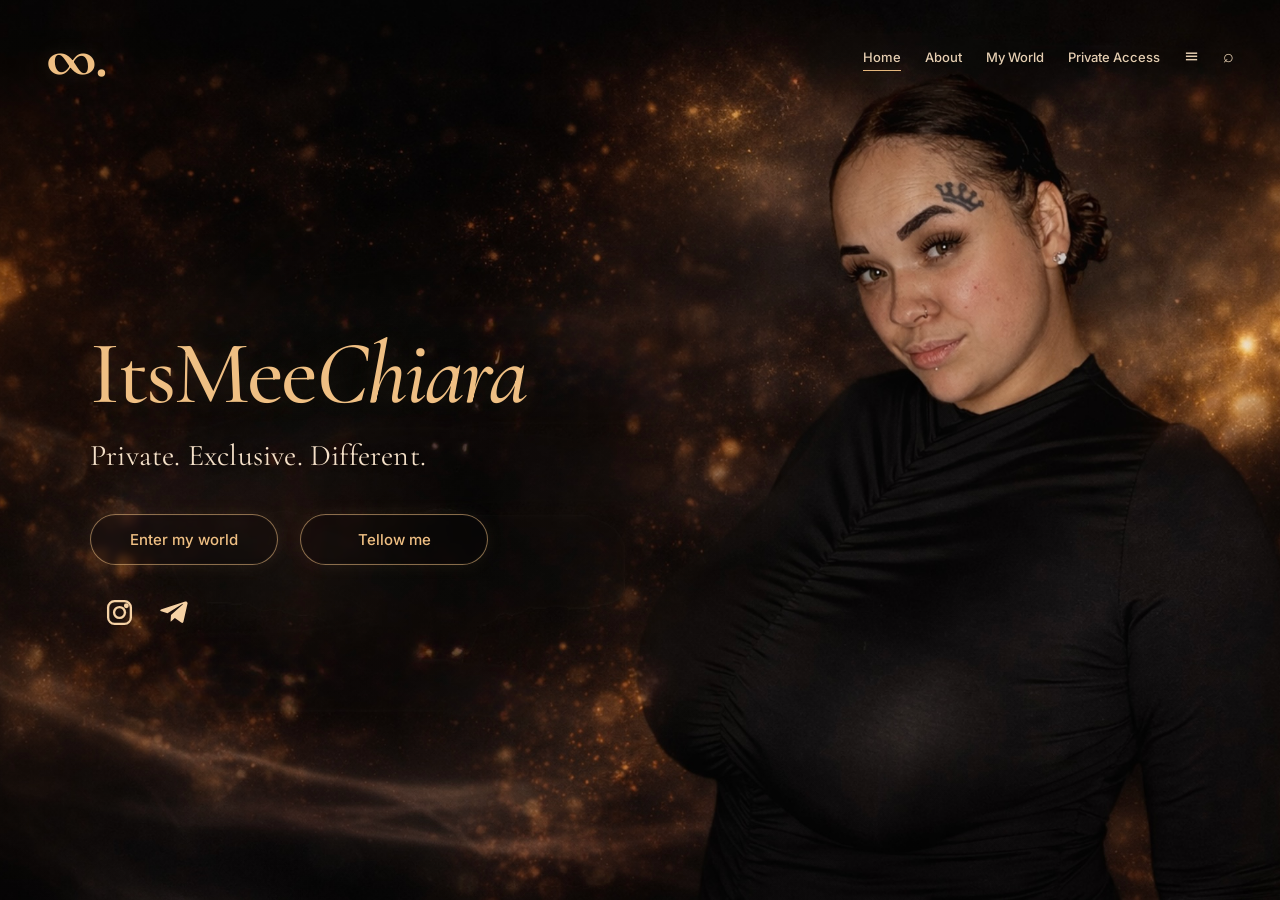
==== index.html @ d582f1fe "Update index.html" ====
<!DOCTYPE html>
<html lang="de">
<head>
  <meta charset="UTF-8" />
  <meta name="viewport" content="width=device-width, initial-scale=1.0" />
  <title>ItsMeeChiara</title>
  <link rel="preconnect" href="https://fonts.googleapis.com">
  <link rel="preconnect" href="https://fonts.gstatic.com" crossorigin>
  <link href="https://fonts.googleapis.com/css2?family=Cormorant+Garamond:wght@400;500;600;700&family=Inter:wght@300;400;500;600&display=swap" rel="stylesheet">
  <style>
    :root{
      --gold:#efbf83;
      --gold-soft:#f6d2a5;
      --line:rgba(239,191,131,.55);
      --text:#f6e3cb;
    }
    *{box-sizing:border-box}
    html,body{margin:0;padding:0;background:#000}
    body{
      font-family:Inter,system-ui,sans-serif;
      color:var(--text);
      overflow-x:hidden;
      background:#000;
    }
    .hero{
      position:relative;
      min-height:100vh;
      background:
        linear-gradient(90deg, rgba(5,4,4,.18) 0%, rgba(5,4,4,.08) 34%, rgba(5,4,4,.03) 100%),
        url("hero-background.png") 64% center / cover no-repeat;
      isolation:isolate;
    }
    .topbar{
      position:absolute;
      top:26px;
      left:0;
      right:0;
      z-index:4;
      display:flex;
      align-items:center;
      justify-content:space-between;
      padding:0 46px;
    }
    .logo{
      font-family:"Cormorant Garamond", serif;
      color:var(--gold);
      font-size:62px;
      font-weight:700;
      line-height:1;
      letter-spacing:-2px;
      text-decoration:none;
      text-shadow:0 0 20px rgba(239,191,131,.16);
    }
    .nav{
      display:flex;
      align-items:center;
      gap:24px;
      font-size:13px;
      font-weight:500;
    }
    .nav a{
      color:#f1d9bb;
      text-decoration:none;
      position:relative;
      opacity:.95;
    }
    .nav a.active::after{
      content:"";
      position:absolute;
      left:0; right:0; bottom:-6px;
      height:1px;
      background:var(--gold);
      box-shadow:0 0 12px rgba(239,191,131,.25);
    }
    .nav .icon{
      font-size:18px;
      line-height:1;
      transform:translateY(-1px);
    }
    .overlay{
      position:relative;
      z-index:2;
      min-height:100vh;
      display:flex;
      align-items:center;
      padding:120px 44px 56px;
    }
    .content{
      width:min(46vw, 640px);
      padding-left:38px;
      margin-left:8px;
    }
    h1{
      margin:0;
      font-family:"Cormorant Garamond", serif;
      font-size:clamp(66px, 7vw, 106px);
      line-height:.92;
      font-weight:500;
      letter-spacing:-2px;
      color:var(--gold);
      text-shadow:0 0 26px rgba(239,191,131,.14);
    }
    h1 .accent{
      font-style:italic;
      font-weight:500;
    }
    .tagline{
      margin-top:22px;
      font-family:"Cormorant Garamond", serif;
      font-size:clamp(28px, 2.35vw, 42px);
      color:#f4e0c8;
      letter-spacing:.2px;
      text-shadow:0 0 18px rgba(0,0,0,.18);
    }
    .buttons{
      display:flex;
      gap:22px;
      flex-wrap:wrap;
      margin-top:40px;
    }
    .btn{
      position:relative;
      min-width:188px;
      padding:15px 30px;
      border-radius:999px;
      border:1px solid var(--line);
      text-decoration:none;
      color:var(--gold);
      font-size:15px;
      font-weight:500;
      display:inline-flex;
      align-items:center;
      justify-content:center;
      background:rgba(15,10,7,.16);
      backdrop-filter:blur(3px);
      box-shadow:
        inset 0 0 0 1px rgba(255,255,255,.02),
        0 0 18px rgba(239,191,131,.08);
      overflow:hidden;
    }
    .btn::before{
      content:"";
      position:absolute;
      top:-60%;
      bottom:-60%;
      left:-130%;
      width:48%;
      transform:skewX(-28deg);
      background:linear-gradient(90deg, transparent, rgba(255,255,255,.45), transparent);
      animation:shine 4.6s infinite;
    }
    .btn:nth-child(2)::before{ animation-delay:1.15s; }
    @keyframes shine{
      0%{ left:-130%; }
      24%{ left:150%; }
      100%{ left:150%; }
    }
    .social{
      display:flex;
      align-items:center;
      gap:18px;
      margin-top:28px;
      padding-left:10px;
    }
    .social a{
      display:inline-flex;
      width:38px;
      height:38px;
      align-items:center;
      justify-content:center;
      color:var(--gold-soft);
      text-decoration:none;
      filter:drop-shadow(0 0 12px rgba(239,191,131,.12));
    }
    .social svg{
      width:31px;
      height:31px;
      display:block;
    }
    @media (max-width: 1050px){
      .overlay{align-items:flex-end;padding:120px 24px 36px}
      .content{width:min(64vw, 620px);padding-left:10px;margin-left:0}
      .topbar{padding:0 20px}
      .nav{gap:14px;font-size:12px}
      .hero{background-position: 68% center;}
    }
    @media (max-width: 720px){
      .hero{
        background-position: 72% center;
        min-height:100svh;
      }
      .topbar{
        top:14px;
        padding:0 16px;
      }
      .logo{font-size:48px}
      .nav{display:none}
      .overlay{
        min-height:100svh;
        align-items:flex-end;
        padding:92px 16px 28px;
      }
      .content{
        width:100%;
        padding-left:0;
      }
      h1{font-size:56px}
      .tagline{font-size:21px}
      .buttons{gap:14px;margin-top:28px}
      .btn{width:100%;min-width:unset}
      .social{margin-top:18px;padding-left:4px}
    }
  </style>
</head>
<body>
  <section class="hero">
    <header class="topbar">
      <a href="#" class="logo" aria-label="Logo">∞.</a>
      <nav class="nav" aria-label="Navigation">
        <a href="#" class="active">Home</a>
        <a href="#">About</a>
        <a href="#">My World</a>
        <a href="#">Private Access</a>
        <a href="#" class="icon" aria-label="Menü">≡</a>
        <a href="#" class="icon" aria-label="Suche">⌕</a>
      </nav>
    </header>

    <div class="overlay">
      <div class="content">
        <h1>ItsMee<span class="accent">Chiara</span></h1>
        <div class="tagline">Private. Exclusive. Different.</div>

        <div class="buttons">
          <a class="btn" href="#">Enter my world</a>
          <a class="btn" href="#">Tellow me</a>
        </div>

        <div class="social" aria-label="Social Media">
          <a href="#" aria-label="Instagram">
            <svg viewBox="0 0 24 24" fill="none" stroke="currentColor" stroke-width="1.8">
              <rect x="3.2" y="3.2" width="17.6" height="17.6" rx="5"></rect>
              <circle cx="12" cy="12" r="4.2"></circle>
              <circle cx="17.3" cy="6.8" r="1"></circle>
            </svg>
          </a>
          <a href="#" aria-label="Telegram">
            <svg viewBox="0 0 24 24" fill="currentColor">
              <path d="M21.4 4.6 18.2 19c-.24 1.02-.88 1.28-1.78.8l-4.92-3.63-2.37 2.28c-.26.26-.48.48-.98.48l.35-4.98 9.07-8.2c.4-.35-.08-.55-.6-.2l-11.2 7.05-4.82-1.5c-1.05-.33-1.06-1.05.22-1.55L19.53 3.5c.85-.32 1.6.2 1.87 1.1Z"/>
            </svg>
          </a>
        </div>
      </div>
    </div>
  </section>
</body>
</html>
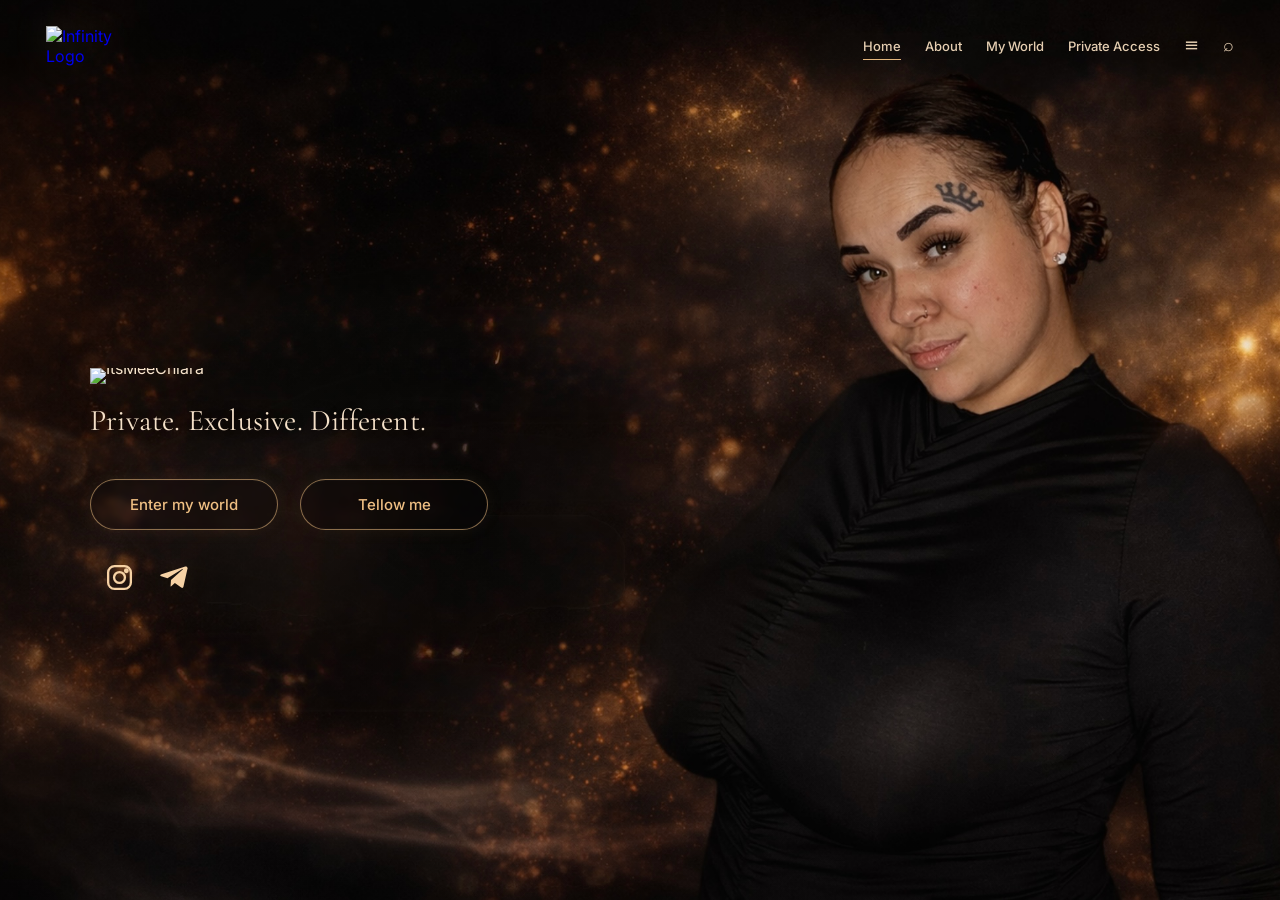
==== commit cc918d76: "Rename index_logo_replaced.html to index.html" ====
--- a/index.html
+++ b/index.html
@@ -42,14 +42,15 @@
       padding:0 46px;
     }
     .logo{
-      font-family:"Cormorant Garamond", serif;
-      color:var(--gold);
-      font-size:62px;
-      font-weight:700;
-      line-height:1;
-      letter-spacing:-2px;
-      text-decoration:none;
-      text-shadow:0 0 20px rgba(239,191,131,.16);
+      display:inline-flex;
+      align-items:center;
+      text-decoration:none;
+    }
+    .logo img{
+      width:68px;
+      height:auto;
+      display:block;
+      filter: drop-shadow(0 0 16px rgba(239,191,131,.20));
     }
     .nav{
       display:flex;
@@ -90,22 +91,19 @@
       padding-left:38px;
       margin-left:8px;
     }
-    h1{
+    .brand-title{
       margin:0;
-      font-family:"Cormorant Garamond", serif;
-      font-size:clamp(66px, 7vw, 106px);
-      line-height:.92;
-      font-weight:500;
-      letter-spacing:-2px;
-      color:var(--gold);
-      text-shadow:0 0 26px rgba(239,191,131,.14);
-    }
-    h1 .accent{
-      font-style:italic;
-      font-weight:500;
+      line-height:0;
+    }
+    .brand-title img{
+      width:min(100%, 760px);
+      max-width:100%;
+      height:auto;
+      display:block;
+      filter: drop-shadow(0 0 24px rgba(239,191,131,.10));
     }
     .tagline{
-      margin-top:22px;
+      margin-top:18px;
       font-family:"Cormorant Garamond", serif;
       font-size:clamp(28px, 2.35vw, 42px);
       color:#f4e0c8;
@@ -183,6 +181,7 @@
       .topbar{padding:0 20px}
       .nav{gap:14px;font-size:12px}
       .hero{background-position: 68% center;}
+      .brand-title img{width:min(100%, 620px);}
     }
     @media (max-width: 720px){
       .hero{
@@ -193,7 +192,7 @@
         top:14px;
         padding:0 16px;
       }
-      .logo{font-size:48px}
+      .logo img{width:54px}
       .nav{display:none}
       .overlay{
         min-height:100svh;
@@ -204,7 +203,9 @@
         width:100%;
         padding-left:0;
       }
-      h1{font-size:56px}
+      .brand-title img{
+        width:min(100%, 520px);
+      }
       .tagline{font-size:21px}
       .buttons{gap:14px;margin-top:28px}
       .btn{width:100%;min-width:unset}
@@ -215,7 +216,9 @@
 <body>
   <section class="hero">
     <header class="topbar">
-      <a href="#" class="logo" aria-label="Logo">∞.</a>
+      <a href="#" class="logo" aria-label="Logo">
+        <img src="brand-infinity-logo.png" alt="Infinity Logo">
+      </a>
       <nav class="nav" aria-label="Navigation">
         <a href="#" class="active">Home</a>
         <a href="#">About</a>
@@ -228,7 +231,9 @@
 
     <div class="overlay">
       <div class="content">
-        <h1>ItsMee<span class="accent">Chiara</span></h1>
+        <div class="brand-title">
+          <img src="brand-text-logo.png" alt="ItsMeeChiara">
+        </div>
         <div class="tagline">Private. Exclusive. Different.</div>
 
         <div class="buttons">
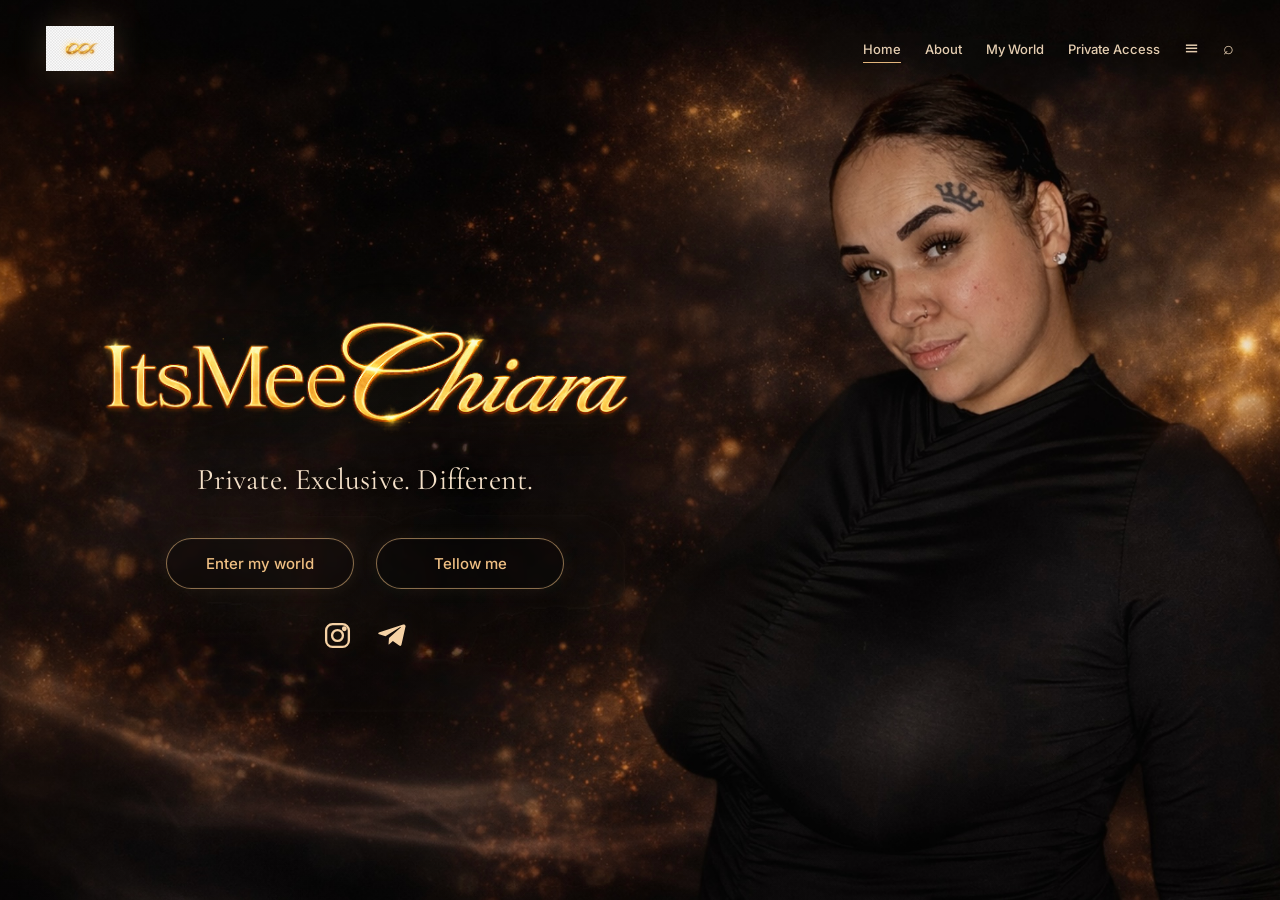
==== commit c8926e51: "Rename index_logo_fixed_centered.html to index.html" ====
--- a/index.html
+++ b/index.html
@@ -14,6 +14,7 @@
       --line:rgba(239,191,131,.55);
       --text:#f6e3cb;
     }
+
     *{box-sizing:border-box}
     html,body{margin:0;padding:0;background:#000}
     body{
@@ -22,6 +23,7 @@
       overflow-x:hidden;
       background:#000;
     }
+
     .hero{
       position:relative;
       min-height:100vh;
@@ -30,6 +32,7 @@
         url("hero-background.png") 64% center / cover no-repeat;
       isolation:isolate;
     }
+
     .topbar{
       position:absolute;
       top:26px;
@@ -41,17 +44,24 @@
       justify-content:space-between;
       padding:0 46px;
     }
+
     .logo{
       display:inline-flex;
       align-items:center;
+      justify-content:center;
       text-decoration:none;
-    }
+      line-height:0;
+    }
+
     .logo img{
       width:68px;
       height:auto;
       display:block;
-      filter: drop-shadow(0 0 16px rgba(239,191,131,.20));
-    }
+      background:transparent;
+      mix-blend-mode:darken;
+      filter: drop-shadow(0 0 16px rgba(239,191,131,.18));
+    }
+
     .nav{
       display:flex;
       align-items:center;
@@ -59,12 +69,15 @@
       font-size:13px;
       font-weight:500;
     }
+
     .nav a{
       color:#f1d9bb;
       text-decoration:none;
       position:relative;
       opacity:.95;
-    }
+      white-space:nowrap;
+    }
+
     .nav a.active::after{
       content:"";
       position:absolute;
@@ -73,11 +86,13 @@
       background:var(--gold);
       box-shadow:0 0 12px rgba(239,191,131,.25);
     }
+
     .nav .icon{
       font-size:18px;
       line-height:1;
       transform:translateY(-1px);
     }
+
     .overlay{
       position:relative;
       z-index:2;
@@ -86,22 +101,34 @@
       align-items:center;
       padding:120px 44px 56px;
     }
+
     .content{
       width:min(46vw, 640px);
       padding-left:38px;
       margin-left:8px;
-    }
+      display:flex;
+      flex-direction:column;
+      align-items:center;
+      text-align:center;
+    }
+
     .brand-title{
       margin:0;
       line-height:0;
-    }
+      width:100%;
+      display:flex;
+      justify-content:center;
+    }
+
     .brand-title img{
       width:min(100%, 760px);
       max-width:100%;
       height:auto;
       display:block;
+      margin:0 auto;
       filter: drop-shadow(0 0 24px rgba(239,191,131,.10));
     }
+
     .tagline{
       margin-top:18px;
       font-family:"Cormorant Garamond", serif;
@@ -109,13 +136,19 @@
       color:#f4e0c8;
       letter-spacing:.2px;
       text-shadow:0 0 18px rgba(0,0,0,.18);
-    }
+      width:100%;
+      text-align:center;
+    }
+
     .buttons{
       display:flex;
       gap:22px;
       flex-wrap:wrap;
       margin-top:40px;
-    }
+      justify-content:center;
+      width:100%;
+    }
+
     .btn{
       position:relative;
       min-width:188px;
@@ -136,6 +169,7 @@
         0 0 18px rgba(239,191,131,.08);
       overflow:hidden;
     }
+
     .btn::before{
       content:"";
       position:absolute;
@@ -147,19 +181,25 @@
       background:linear-gradient(90deg, transparent, rgba(255,255,255,.45), transparent);
       animation:shine 4.6s infinite;
     }
+
     .btn:nth-child(2)::before{ animation-delay:1.15s; }
+
     @keyframes shine{
       0%{ left:-130%; }
       24%{ left:150%; }
       100%{ left:150%; }
     }
+
     .social{
       display:flex;
       align-items:center;
+      justify-content:center;
       gap:18px;
       margin-top:28px;
-      padding-left:10px;
-    }
+      width:100%;
+      padding-left:0;
+    }
+
     .social a{
       display:inline-flex;
       width:38px;
@@ -170,46 +210,56 @@
       text-decoration:none;
       filter:drop-shadow(0 0 12px rgba(239,191,131,.12));
     }
+
     .social svg{
       width:31px;
       height:31px;
       display:block;
     }
+
     @media (max-width: 1050px){
       .overlay{align-items:flex-end;padding:120px 24px 36px}
       .content{width:min(64vw, 620px);padding-left:10px;margin-left:0}
       .topbar{padding:0 20px}
       .nav{gap:14px;font-size:12px}
-      .hero{background-position: 68% center;}
+      .hero{background-position:68% center;}
       .brand-title img{width:min(100%, 620px);}
     }
+
     @media (max-width: 720px){
       .hero{
-        background-position: 72% center;
+        background-position:72% center;
         min-height:100svh;
       }
+
       .topbar{
         top:14px;
         padding:0 16px;
       }
+
       .logo img{width:54px}
       .nav{display:none}
+
       .overlay{
         min-height:100svh;
         align-items:flex-end;
         padding:92px 16px 28px;
       }
+
       .content{
         width:100%;
         padding-left:0;
-      }
+        margin-left:0;
+      }
+
       .brand-title img{
         width:min(100%, 520px);
       }
+
       .tagline{font-size:21px}
       .buttons{gap:14px;margin-top:28px}
       .btn{width:100%;min-width:unset}
-      .social{margin-top:18px;padding-left:4px}
+      .social{margin-top:18px}
     }
   </style>
 </head>
@@ -234,6 +284,7 @@
         <div class="brand-title">
           <img src="brand-text-logo.png" alt="ItsMeeChiara">
         </div>
+
         <div class="tagline">Private. Exclusive. Different.</div>
 
         <div class="buttons">
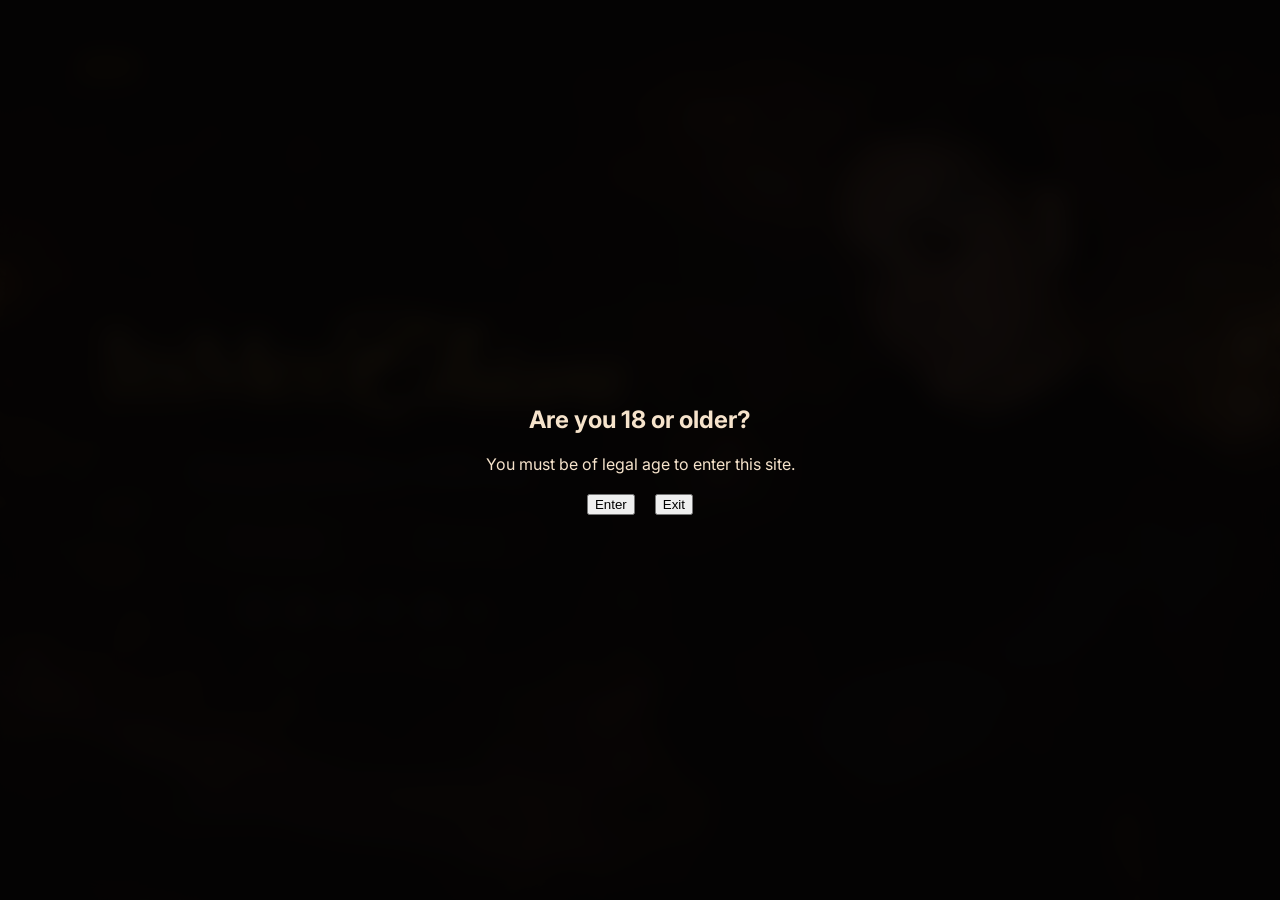
==== commit a6b054d4: "Add files via upload" ====
--- a/index.html
+++ b/index.html
@@ -1,269 +1,466 @@
 <!DOCTYPE html>
 <html lang="de">
+
 <head>
   <meta charset="UTF-8" />
   <meta name="viewport" content="width=device-width, initial-scale=1.0" />
   <title>ItsMeeChiara</title>
   <link rel="preconnect" href="https://fonts.googleapis.com">
   <link rel="preconnect" href="https://fonts.gstatic.com" crossorigin>
-  <link href="https://fonts.googleapis.com/css2?family=Cormorant+Garamond:wght@400;500;600;700&family=Inter:wght@300;400;500;600&display=swap" rel="stylesheet">
+  <link
+    href="https://fonts.googleapis.com/css2?family=Cormorant+Garamond:wght@400;500;600;700&family=Inter:wght@300;400;500;600&display=swap"
+    rel="stylesheet">
   <style>
-    :root{
-      --gold:#efbf83;
-      --gold-soft:#f6d2a5;
-      --line:rgba(239,191,131,.55);
-      --text:#f6e3cb;
-    }
-
-    *{box-sizing:border-box}
-    html,body{margin:0;padding:0;background:#000}
-    body{
-      font-family:Inter,system-ui,sans-serif;
-      color:var(--text);
-      overflow-x:hidden;
-      background:#000;
-    }
-
-    .hero{
-      position:relative;
-      min-height:100vh;
+    :root {
+      --gold: #efbf83;
+      --gold-soft: #f6d2a5;
+      --line: rgba(239, 191, 131, .55);
+      --text: #f6e3cb;
+    }
+
+    * {
+      box-sizing: border-box
+    }
+
+    html,
+    body {
+      margin: 0;
+      padding: 0;
+      background: #000
+    }
+
+    body {
+      font-family: Inter, system-ui, sans-serif;
+      color: var(--text);
+      overflow-x: hidden;
+      background: #000;
+    }
+
+    .hero {
+      position: relative;
+      min-height: 100vh;
       background:
-        linear-gradient(90deg, rgba(5,4,4,.18) 0%, rgba(5,4,4,.08) 34%, rgba(5,4,4,.03) 100%),
+        linear-gradient(90deg, rgba(5, 4, 4, .18) 0%, rgba(5, 4, 4, .08) 34%, rgba(5, 4, 4, .03) 100%),
         url("hero-background.png") 64% center / cover no-repeat;
-      isolation:isolate;
-    }
-
-    .topbar{
-      position:absolute;
-      top:26px;
-      left:0;
-      right:0;
-      z-index:4;
-      display:flex;
-      align-items:center;
-      justify-content:space-between;
-      padding:0 46px;
-    }
-
-    .logo{
-      display:inline-flex;
-      align-items:center;
-      justify-content:center;
-      text-decoration:none;
-      line-height:0;
-    }
-
-    .logo img{
-      width:68px;
-      height:auto;
-      display:block;
-      background:transparent;
-      mix-blend-mode:darken;
-      filter: drop-shadow(0 0 16px rgba(239,191,131,.18));
-    }
-
-    .nav{
-      display:flex;
-      align-items:center;
-      gap:24px;
-      font-size:13px;
-      font-weight:500;
-    }
-
-    .nav a{
-      color:#f1d9bb;
-      text-decoration:none;
-      position:relative;
-      opacity:.95;
-      white-space:nowrap;
-    }
-
-    .nav a.active::after{
-      content:"";
-      position:absolute;
-      left:0; right:0; bottom:-6px;
-      height:1px;
-      background:var(--gold);
-      box-shadow:0 0 12px rgba(239,191,131,.25);
-    }
-
-    .nav .icon{
-      font-size:18px;
-      line-height:1;
-      transform:translateY(-1px);
-    }
-
-    .overlay{
-      position:relative;
-      z-index:2;
-      min-height:100vh;
-      display:flex;
-      align-items:center;
-      padding:120px 44px 56px;
-    }
-
-    .content{
-      width:min(46vw, 640px);
-      padding-left:38px;
-      margin-left:8px;
-      display:flex;
-      flex-direction:column;
-      align-items:center;
-      text-align:center;
-    }
-
-    .brand-title{
-      margin:0;
-      line-height:0;
-      width:100%;
-      display:flex;
-      justify-content:center;
-    }
-
-    .brand-title img{
-      width:min(100%, 760px);
-      max-width:100%;
-      height:auto;
-      display:block;
-      margin:0 auto;
-      filter: drop-shadow(0 0 24px rgba(239,191,131,.10));
-    }
-
-    .tagline{
-      margin-top:18px;
-      font-family:"Cormorant Garamond", serif;
-      font-size:clamp(28px, 2.35vw, 42px);
-      color:#f4e0c8;
-      letter-spacing:.2px;
-      text-shadow:0 0 18px rgba(0,0,0,.18);
-      width:100%;
-      text-align:center;
-    }
-
-    .buttons{
-      display:flex;
-      gap:22px;
-      flex-wrap:wrap;
-      margin-top:40px;
-      justify-content:center;
-      width:100%;
-    }
-
-    .btn{
-      position:relative;
-      min-width:188px;
-      padding:15px 30px;
-      border-radius:999px;
-      border:1px solid var(--line);
-      text-decoration:none;
-      color:var(--gold);
-      font-size:15px;
-      font-weight:500;
-      display:inline-flex;
-      align-items:center;
-      justify-content:center;
-      background:rgba(15,10,7,.16);
-      backdrop-filter:blur(3px);
+      isolation: isolate;
+    }
+
+    .topbar {
+      position: absolute;
+      top: 26px;
+      left: 0;
+      right: 0;
+      z-index: 4;
+      display: flex;
+      align-items: center;
+      justify-content: space-between;
+      padding: 0 46px;
+    }
+
+    .logo {
+      display: inline-flex;
+      align-items: center;
+      justify-content: center;
+      text-decoration: none;
+      line-height: 0;
+    }
+
+    .logo img {
+      width: 128px;
+      height: auto;
+      display: block;
+      background: transparent;
+      mix-blend-mode: darken;
+      filter: drop-shadow(0 0 16px rgba(239, 191, 131, .18));
+    }
+
+    .nav {
+      display: flex;
+      align-items: center;
+      gap: 24px;
+      font-size: 13px;
+      font-weight: 500;
+    }
+
+    .nav a {
+      color: #f1d9bb;
+      text-decoration: none;
+      position: relative;
+      opacity: 0.75;
+      white-space: nowrap;
+      transition: all 0.3s ease;
+    }
+
+    .nav a:hover {
+      opacity: 1;
+      transform: translateY(-1px);
+    }
+
+    /* Aktiver Link bleibt wie er ist, nur minimal schöner */
+    .nav a.active::after {
+      content: "";
+      position: absolute;
+      left: 0;
+      right: 0;
+      bottom: -6px;
+      height: 1px;
+      background: var(--gold);
+      box-shadow: 0 0 12px rgba(239, 191, 131, 0.4);
+    }
+
+    .nav a.active::after {
+      content: "";
+      position: absolute;
+      left: 0;
+      right: 0;
+      bottom: -6px;
+      height: 1px;
+      background: var(--gold);
+      box-shadow: 0 0 12px rgba(239, 191, 131, .25);
+    }
+
+    .nav .icon {
+      font-size: 18px;
+      line-height: 1;
+      transform: translateY(-1px);
+    }
+
+    .overlay {
+      position: relative;
+      z-index: 2;
+      min-height: 100vh;
+      display: flex;
+      align-items: center;
+      padding: 120px 44px 56px;
+    }
+
+    .content {
+      width: min(46vw, 640px);
+      padding-left: 38px;
+      margin-left: 8px;
+      display: flex;
+      flex-direction: column;
+      align-items: center;
+      text-align: center;
+    }
+
+    .brand-title {
+      margin: 0;
+      line-height: 0;
+      width: 100%;
+      display: flex;
+      justify-content: center;
+    }
+
+    .brand-title img {
+      width: min(100%, 760px);
+      max-width: 100%;
+      height: auto;
+      display: block;
+      margin: 0 auto;
+      filter: drop-shadow(0 0 24px rgba(239, 191, 131, .10));
+    }
+
+    .tagline {
+      margin-top: 20px;
+      margin-bottom: 28px;
+      font-family: "Cormorant Garamond", serif;
+      font-size: clamp(28px, 2.35vw, 42px);
+      color: #f4e0c8;
+      letter-spacing: .2px;
+      text-shadow: 0 0 18px rgba(0, 0, 0, .18);
+      width: 100%;
+      text-align: center;
+    }
+
+    .buttons {
+      display: flex;
+      gap: 22px;
+      flex-wrap: wrap;
+      margin-top: 0px;
+      margin-bottom: 32px;
+      justify-content: center;
+      width: 100%;
+    }
+
+    .btn {
+      padding: 14px 32px;
+      border-radius: 999px;
+      border: 1px solid rgba(239, 191, 131, 0.6);
+      color: #efbf83;
+      font-size: 14px;
+      font-weight: 500;
+      text-decoration: none;
+
+      background: rgba(15, 10, 7, 0.25);
+      backdrop-filter: blur(6px);
+
+      position: relative;
+      overflow: hidden;
+
       box-shadow:
-        inset 0 0 0 1px rgba(255,255,255,.02),
-        0 0 18px rgba(239,191,131,.08);
-      overflow:hidden;
-    }
-
-    .btn::before{
-      content:"";
-      position:absolute;
-      top:-60%;
-      bottom:-60%;
-      left:-130%;
-      width:48%;
-      transform:skewX(-28deg);
-      background:linear-gradient(90deg, transparent, rgba(255,255,255,.45), transparent);
-      animation:shine 4.6s infinite;
-    }
-
-    .btn:nth-child(2)::before{ animation-delay:1.15s; }
-
-    @keyframes shine{
-      0%{ left:-130%; }
-      24%{ left:150%; }
-      100%{ left:150%; }
-    }
-
-    .social{
-      display:flex;
-      align-items:center;
-      justify-content:center;
-      gap:18px;
-      margin-top:28px;
-      width:100%;
-      padding-left:0;
-    }
-
-    .social a{
-      display:inline-flex;
-      width:38px;
-      height:38px;
-      align-items:center;
-      justify-content:center;
-      color:var(--gold-soft);
-      text-decoration:none;
-      filter:drop-shadow(0 0 12px rgba(239,191,131,.12));
-    }
-
-    .social svg{
-      width:31px;
-      height:31px;
-      display:block;
-    }
-
-    @media (max-width: 1050px){
-      .overlay{align-items:flex-end;padding:120px 24px 36px}
-      .content{width:min(64vw, 620px);padding-left:10px;margin-left:0}
-      .topbar{padding:0 20px}
-      .nav{gap:14px;font-size:12px}
-      .hero{background-position:68% center;}
-      .brand-title img{width:min(100%, 620px);}
-    }
-
-    @media (max-width: 720px){
-      .hero{
-        background-position:72% center;
-        min-height:100svh;
-      }
-
-      .topbar{
-        top:14px;
-        padding:0 16px;
-      }
-
-      .logo img{width:54px}
-      .nav{display:none}
-
-      .overlay{
-        min-height:100svh;
-        align-items:flex-end;
-        padding:92px 16px 28px;
-      }
-
-      .content{
-        width:100%;
-        padding-left:0;
-        margin-left:0;
-      }
-
-      .brand-title img{
-        width:min(100%, 520px);
-      }
-
-      .tagline{font-size:21px}
-      .buttons{gap:14px;margin-top:28px}
-      .btn{width:100%;min-width:unset}
-      .social{margin-top:18px}
+        0 0 12px rgba(239, 191, 131, 0.15),
+        inset 0 0 8px rgba(239, 191, 131, 0.05);
+
+      transition: all 0.3s ease;
+    }
+
+    /* Hover = Premium Glow */
+    .btn:hover {
+      color: #ffdca8;
+      border-color: rgba(255, 220, 168, 0.9);
+
+      box-shadow:
+        0 0 25px rgba(239, 191, 131, 0.35),
+        0 0 60px rgba(239, 191, 131, 0.15);
+
+      transform: translateY(-2px) scale(1.03);
+    }
+
+    /* Soft moving glow inside */
+    .btn::before {
+      content: "";
+      position: absolute;
+      top: 0;
+      left: -120%;
+      width: 120%;
+      height: 100%;
+
+      background: linear-gradient(120deg,
+          transparent,
+          rgba(255, 255, 255, 0.25),
+          transparent);
+
+      transition: 0.6s;
+    }
+
+    .btn:hover::before {
+      left: 120%;
+    }
+
+    @keyframes glowPulse {
+      0% {
+        box-shadow: 0 0 10px rgba(239, 191, 131, 0.15);
+      }
+
+      50% {
+        box-shadow:
+          0 0 40px rgba(239, 191, 131, 0.45),
+          0 0 80px rgba(239, 191, 131, 0.2);
+      }
+
+      100% {
+        box-shadow: 0 0 10px rgba(239, 191, 131, 0.15);
+      }
+    }
+
+    .btn {
+      animation: glowPulse 8s ease-in-out infinite;
+    }
+
+    .social {
+      display: flex;
+      align-items: center;
+      justify-content: center;
+      gap: 14px;
+      margin-top: 0px;
+      width: 100%;
+      padding-left: 0;
+    }
+
+    .social a {
+      display: inline-flex;
+      width: 30px;
+      height: 30px;
+      align-items: center;
+      justify-content: center;
+      color: rgba(255, 232, 205, 0.82);
+      text-decoration: none;
+      opacity: 0.82;
+      filter: drop-shadow(0 0 7px rgba(239, 191, 131, 0.18));
+      transition: opacity 0.3s ease, transform 0.3s ease, filter 0.3s ease;
+    }
+
+    .social svg {
+      width: 25px;
+      height: 25px;
+      display: block;
+    }
+
+    .social a:hover {
+      opacity: 1;
+      transform: translateY(-2px) scale(1.08);
+      filter: drop-shadow(0 0 9px rgba(239, 191, 131, 0.65));
+    }
+
+
+    .footer {
+      margin-top: 24px;
+      width: 100%;
+      display: flex;
+      justify-content: center;
+    }
+
+    .footer-links {
+      display: flex;
+      justify-content: center;
+      gap: 16px;
+      flex-wrap: wrap;
+    }
+
+    .footer-links a {
+      color: #f1d9bb;
+      text-decoration: none;
+      font-size: 11px;
+      font-weight: 500;
+      opacity: 0.55;
+      white-space: nowrap;
+      transition: all 0.3s ease;
+    }
+
+    .footer-links a:hover {
+      opacity: 0.95;
+      transform: translateY(-1px);
+    }
+
+    @media (max-width: 1050px) {
+      .overlay {
+        align-items: flex-end;
+        padding: 120px 24px 36px
+      }
+
+      .content {
+        width: min(64vw, 620px);
+        padding-left: 10px;
+        margin-left: 0
+      }
+
+      .topbar {
+        padding: 0 20px
+      }
+
+      .nav {
+        gap: 14px;
+        font-size: 12px
+      }
+
+      .hero {
+        background-position: 68% center;
+      }
+
+      .brand-title img {
+        width: min(100%, 620px);
+      }
+    }
+
+    @media (max-width: 720px) {
+      .hero {
+        background-position: 72% center;
+        min-height: 100svh;
+      }
+
+      .topbar {
+        top: 14px;
+        padding: 0 16px;
+      }
+
+      .logo img {
+        width: 54px
+      }
+
+      .nav {
+        display: none
+      }
+
+      .overlay {
+        min-height: 100svh;
+        align-items: flex-end;
+        padding: 92px 16px 28px;
+      }
+
+      .content {
+        width: 100%;
+        padding-left: 0;
+        margin-left: 0;
+      }
+
+      .brand-title img {
+        width: min(100%, 520px);
+      }
+
+      .tagline {
+        font-size: 21px
+      }
+
+      .buttons {
+        gap: 14px;
+        margin-top: 28px
+      }
+
+      .btn {
+        width: 100%;
+        min-width: unset
+      }
+
+      .social {
+        margin-top: 18px
+      }
+
+      .footer {
+        margin-top: 18px;
+      }
+
+      .footer-links {
+        gap: 12px;
+      }
+
+      .footer-links a {
+        font-size: 10px;
+      }
+    }
+
+    #ageGate {
+      position: fixed;
+      top: 0;
+      left: 0;
+      width: 100%;
+      height: 100%;
+      background: rgba(5, 4, 4, 0.95);
+      backdrop-filter: blur(12px);
+      display: flex;
+      align-items: center;
+      justify-content: center;
+      z-index: 9999;
+    }
+
+    .age-box {
+      text-align: center;
+      color: var(--text);
+    }
+
+    .age-buttons {
+      display: flex;
+      gap: 20px;
+      justify-content: center;
+      margin-top: 20px;
     }
   </style>
 </head>
+
 <body>
+
+  <div id="ageGate">
+    <div class="age-box">
+      <h2>Are you 18 or older?</h2>
+      <p>You must be of legal age to enter this site.</p>
+
+      <div class="age-buttons">
+        <button onclick="enterSite()">Enter</button>
+        <button onclick="exitSite()">Exit</button>
+      </div>
+    </div>
+  </div>
+
   <section class="hero">
     <header class="topbar">
       <a href="#" class="logo" aria-label="Logo">
@@ -271,11 +468,9 @@
       </a>
       <nav class="nav" aria-label="Navigation">
         <a href="#" class="active">Home</a>
-        <a href="#">About</a>
-        <a href="#">My World</a>
-        <a href="#">Private Access</a>
+        <a href="login.html">My World</a>
+        <a href="login.html">Private Access</a>
         <a href="#" class="icon" aria-label="Menü">≡</a>
-        <a href="#" class="icon" aria-label="Suche">⌕</a>
       </nav>
     </header>
 
@@ -288,26 +483,82 @@
         <div class="tagline">Private. Exclusive. Different.</div>
 
         <div class="buttons">
-          <a class="btn" href="#">Enter my world</a>
-          <a class="btn" href="#">Tellow me</a>
+          <a class="btn" href="login.html">Enter my world</a>
+          <a class="btn" href="#">Chat with me</a>
         </div>
 
         <div class="social" aria-label="Social Media">
-          <a href="#" aria-label="Instagram">
+
+          <!-- Instagram -->
+          <a href=" https://instagram.com/itsmee.chiara" target="_blank" aria-label="Instagram">
             <svg viewBox="0 0 24 24" fill="none" stroke="currentColor" stroke-width="1.8">
               <rect x="3.2" y="3.2" width="17.6" height="17.6" rx="5"></rect>
               <circle cx="12" cy="12" r="4.2"></circle>
               <circle cx="17.3" cy="6.8" r="1"></circle>
             </svg>
           </a>
-          <a href="#" aria-label="Telegram">
+
+          <!-- Telegram -->
+          <a href="https://t.me/ChiaraBadGirl" target="_blank" aria-label="Telegram">
             <svg viewBox="0 0 24 24" fill="currentColor">
-              <path d="M21.4 4.6 18.2 19c-.24 1.02-.88 1.28-1.78.8l-4.92-3.63-2.37 2.28c-.26.26-.48.48-.98.48l.35-4.98 9.07-8.2c.4-.35-.08-.55-.6-.2l-11.2 7.05-4.82-1.5c-1.05-.33-1.06-1.05.22-1.55L19.53 3.5c.85-.32 1.6.2 1.87 1.1Z"/>
+              <path
+                d="M21.4 4.6 18.2 19c-.24 1.02-.88 1.28-1.78.8l-4.92-3.63-2.37 2.28c-.26.26-.48.48-.98.48l.35-4.98 9.07-8.2c.4-.35-.08-.55-.6-.2l-11.2 7.05-4.82-1.5c-1.05-.33-1.06-1.05.22-1.55L19.53 3.5c.85-.32 1.6.2 1.87 1.1Z" />
             </svg>
           </a>
+
+          <!-- TikTok -->
+          <a href="https://tiktok.com/@itsmee_chiara" target="_blank" aria-label="TikTok">
+            <svg viewBox="0 0 24 24" fill="currentColor">
+              <path
+                d="M16.7 2c.3 2.4 1.7 3.9 4.1 4.1v3.5c-1.4.1-2.7-.3-4-1.1v6.7c0 4.5-4.9 7.3-8.8 5.1-4-2.3-3.7-8.1.5-10 1-.5 2.1-.6 3.2-.4v3.8c-.5-.2-1.1-.2-1.7 0-1.6.5-2.2 2.6-1.1 3.8 1.2 1.3 3.5.5 3.5-1.4V2h4.3z" />
+            </svg>
+          </a>
+
+          <!-- Facebook -->
+          <a href="https://www.facebook.com/itsmeechiara/" target="_blank" aria-label="Facebook">
+            <svg viewBox="0 0 24 24" fill="currentColor">
+              <path
+                d="M14 8.5V6.8c0-.8.3-1.2 1.3-1.2h1.9V2.2C16.8 2.1 15.6 2 14.5 2 12 2 10.3 3.5 10.3 6.3v2.2H7.5V12h2.8v9.8H14V12h3l.5-3.5H14z" />
+            </svg>
+          </a>
+
+          <!-- Snapchat -->
+          <a href="https://snapchat.com/add/itsmee.chiara" target="_blank" aria-label="Snapchat">
+            <svg viewBox="0 0 24 24" fill="currentColor">
+              <path
+                d="M12 2.4c3 0 5.1 2.2 5.1 5.3v2.2c0 .4.2.6.6.8.5.2 1 .4 1.4.5.6.2.7.9.2 1.3-.6.5-1.4.8-2.2 1 .4.9 1.1 1.6 2.1 2 .4.2.4.8 0 1-.8.4-1.7.5-2.6.6-.4 0-.6.2-.8.5-.5.8-1.4 1.4-2.5 1.4-.6 0-.9-.2-1.3-.2s-.7.2-1.3.2c-1.1 0-2-.6-2.5-1.4-.2-.3-.4-.5-.8-.5-.9-.1-1.8-.2-2.6-.6-.4-.2-.4-.8 0-1 1-.4 1.7-1.1 2.1-2-.8-.2-1.6-.5-2.2-1-.5-.4-.4-1.1.2-1.3.4-.1.9-.3 1.4-.5.4-.2.6-.4.6-.8V7.7C6.9 4.6 9 2.4 12 2.4z" />
+            </svg>
+          </a>
+
+          <!-- X -->
+          <a href="https://x.com/chiarabadgirl" target="_blank" aria-label="X">
+            <svg viewBox="0 0 24 24" fill="currentColor">
+              <path
+                d="M14.4 10.6 21.5 2h-1.7l-6.2 7.4L8.7 2H3l7.5 11.1L3 22h1.7l6.6-7.9 5.3 7.9H22l-7.6-11.4zM12 12.9l-.8-1.1L5.2 3.3h2.7l4.8 6.9.8 1.1 6.3 9.1h-2.7L12 12.9z" />
+            </svg>
+          </a>
+
         </div>
+
+        <footer class="footer">
+          <div class="footer-links">
+            <a href="#">Impressum</a>
+            <a href="#">Datenschutz</a>
+            <a href="#">Kontakt</a>
+          </div>
+        </footer>
       </div>
     </div>
   </section>
+  <script>
+    function enterSite() {
+      document.getElementById("ageGate").style.display = "none";
+    }
+
+    function exitSite() {
+      window.location.href = "https://google.com";
+    }
+  </script>
 </body>
-</html>
+
+</html>
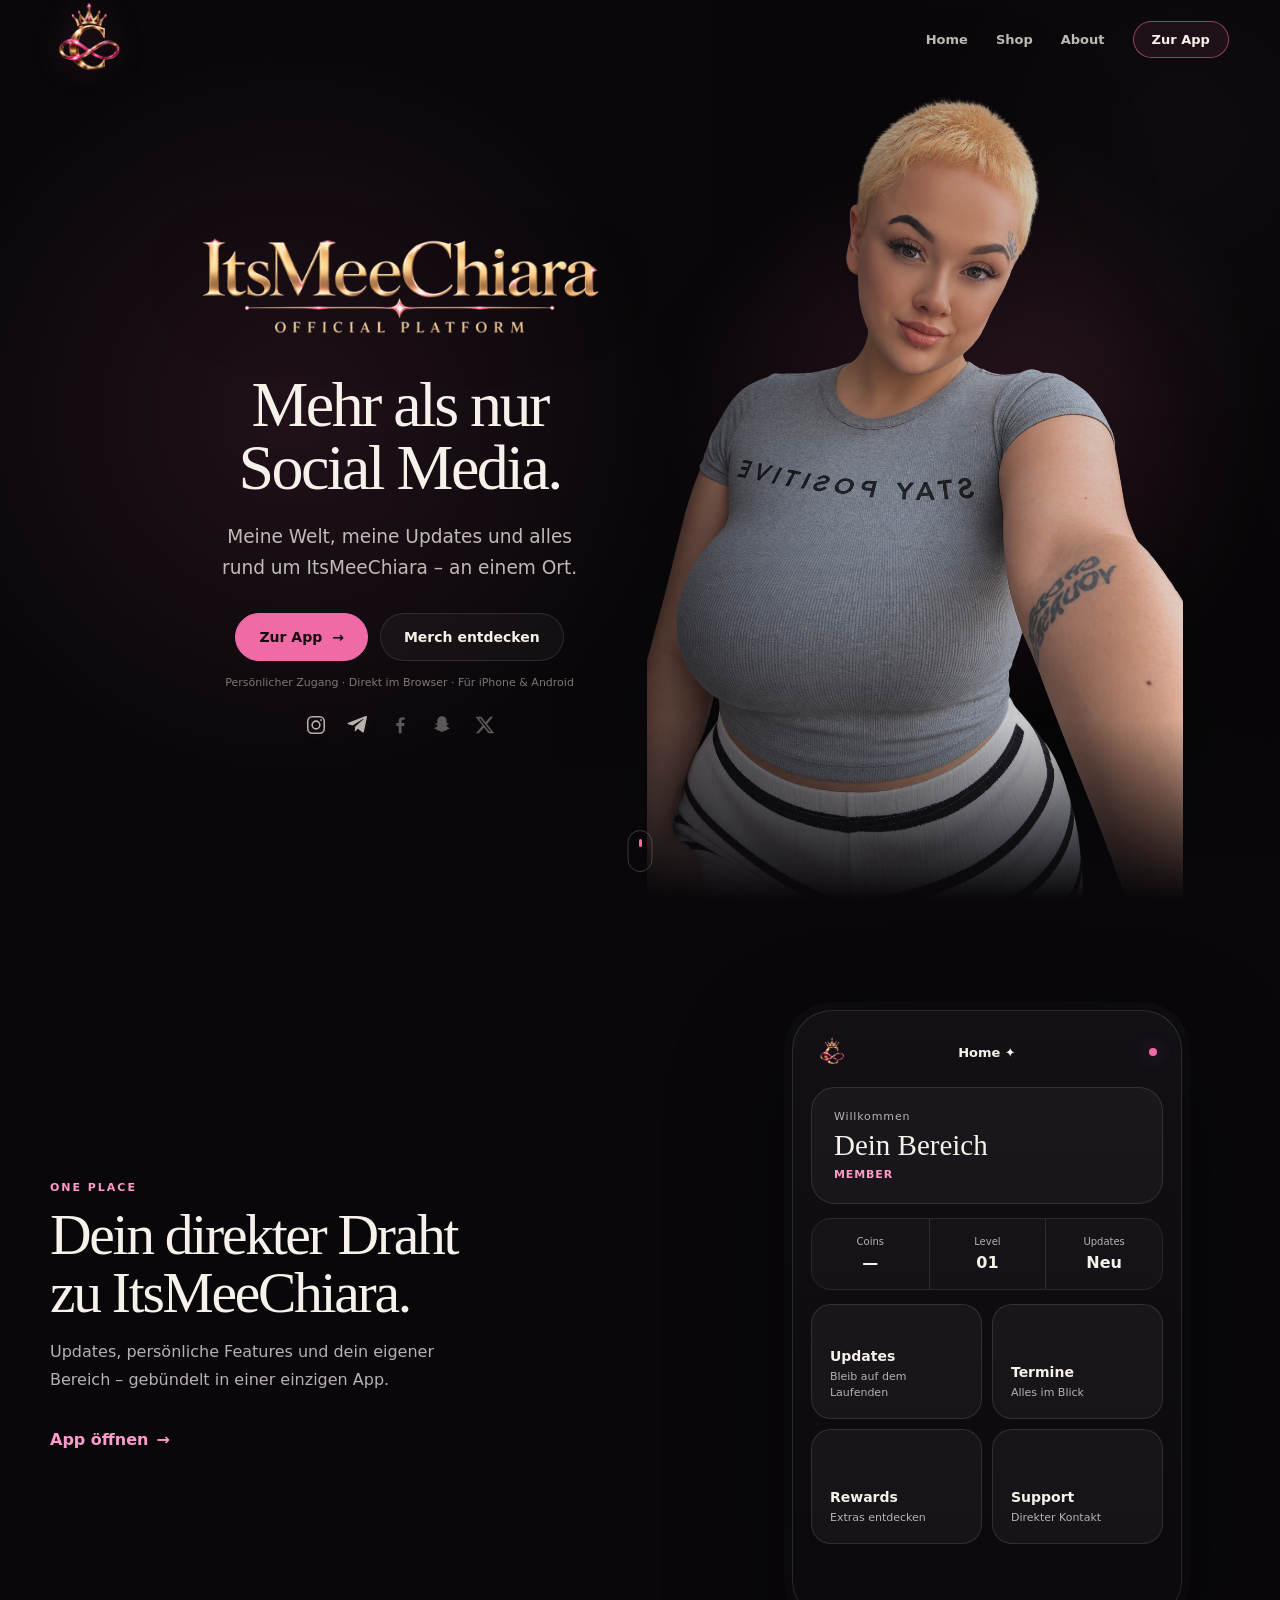
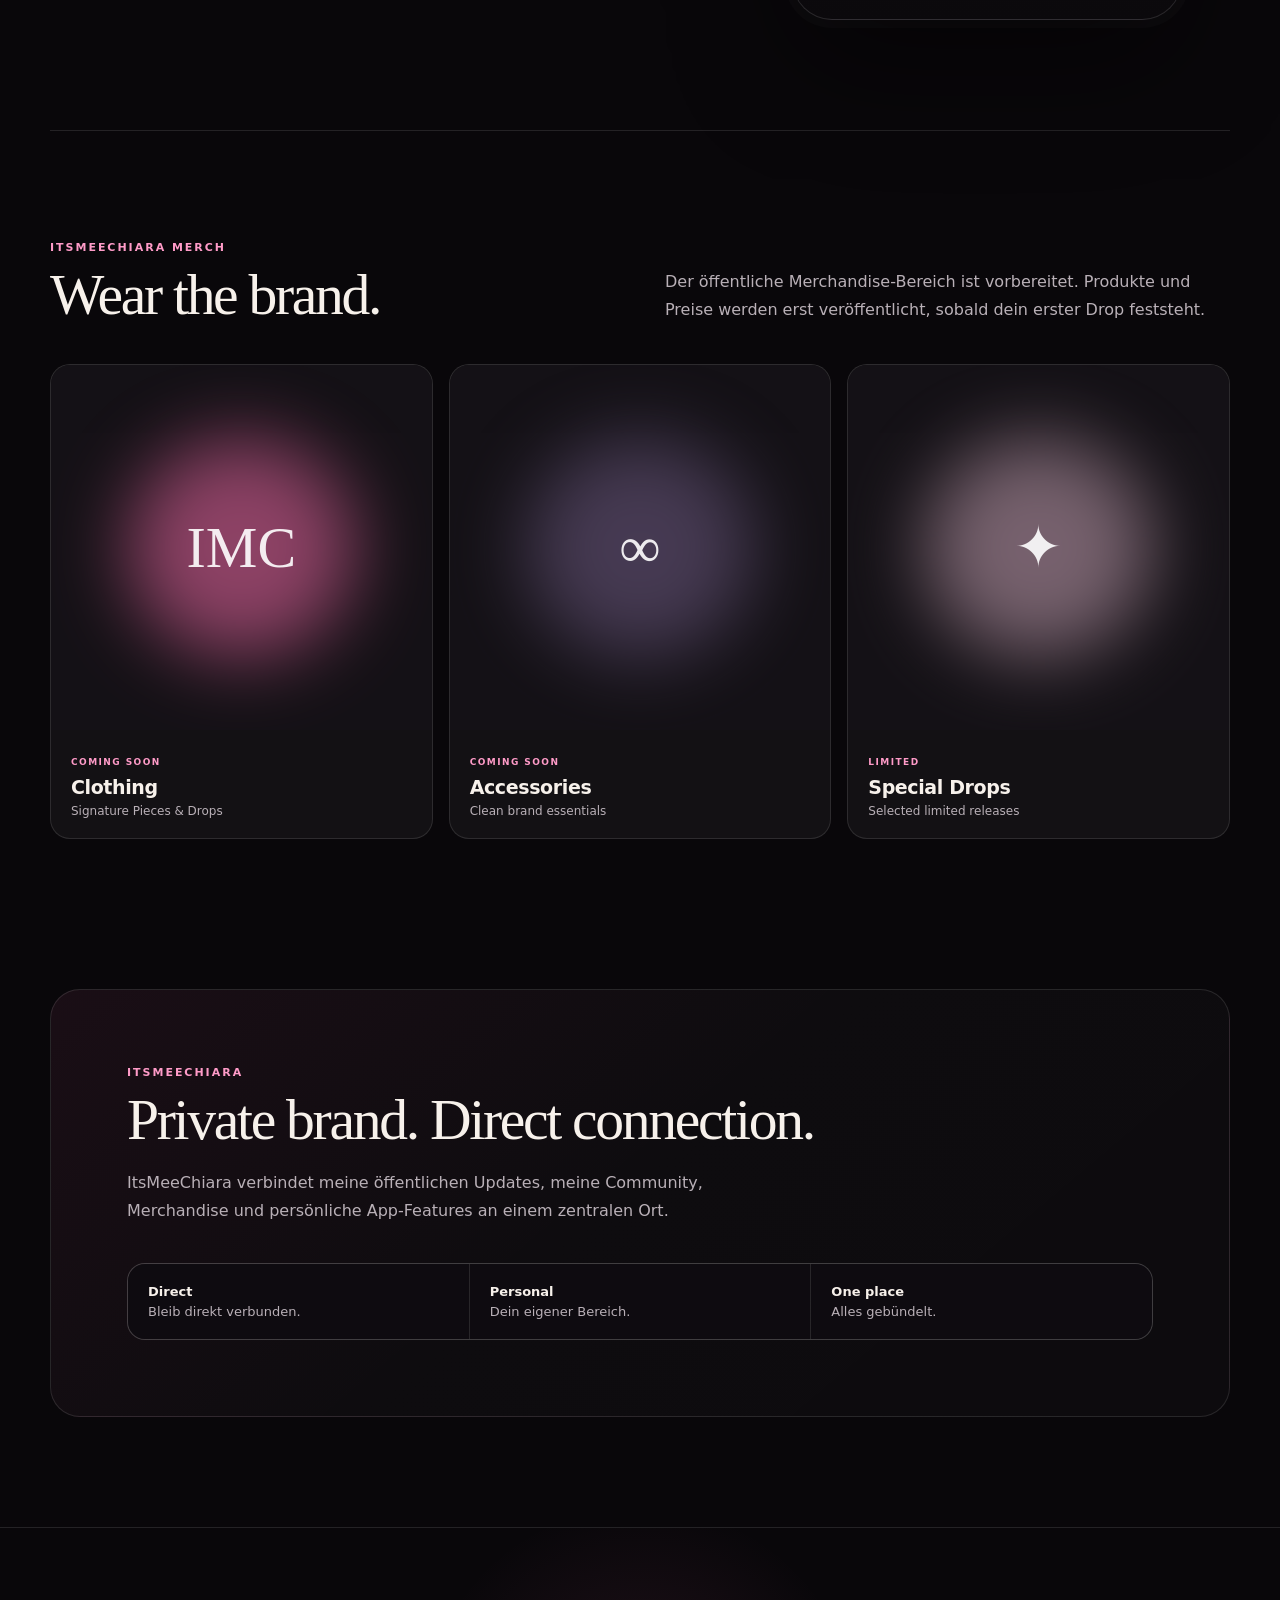
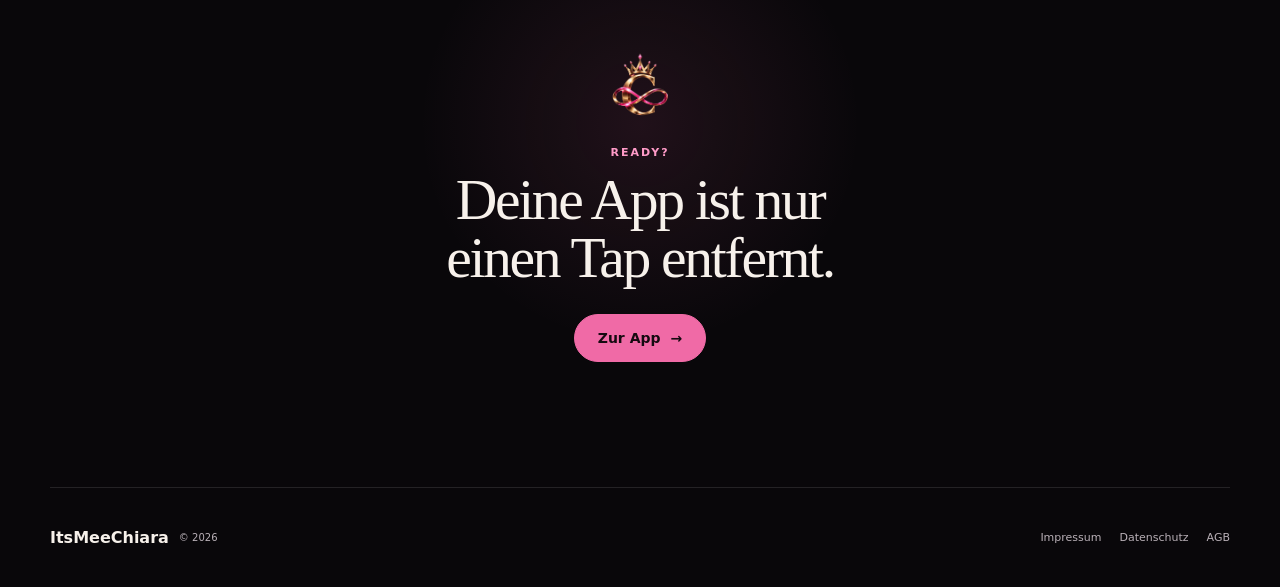
==== commit e446b752: "new ui landingpage" ====
--- a/index.html
+++ b/index.html
@@ -1,564 +1,188 @@
-<!DOCTYPE html>
+<!doctype html>
 <html lang="de">
+<head>
+  <meta charset="utf-8" />
+  <meta name="viewport" content="width=device-width, initial-scale=1, viewport-fit=cover" />
+  <meta name="theme-color" content="#09070a" />
+  <meta name="color-scheme" content="dark" />
 
-<head>
-  <meta charset="UTF-8" />
-  <meta name="viewport" content="width=device-width, initial-scale=1.0" />
-  <title>ItsMeeChiara</title>
-  <link rel="preconnect" href="https://fonts.googleapis.com">
-  <link rel="preconnect" href="https://fonts.gstatic.com" crossorigin>
-  <link
-    href="https://fonts.googleapis.com/css2?family=Cormorant+Garamond:wght@400;500;600;700&family=Inter:wght@300;400;500;600&display=swap"
-    rel="stylesheet">
-  <style>
-    :root {
-      --gold: #efbf83;
-      --gold-soft: #f6d2a5;
-      --line: rgba(239, 191, 131, .55);
-      --text: #f6e3cb;
-    }
+  <title>ItsMeeChiara – My World. One Place.</title>
+  <meta name="description" content="Die offizielle ItsMeeChiara Plattform für Updates, persönliche Features, Merchandise und direkten App-Zugang." />
+  <meta name="robots" content="index,follow,max-image-preview:large" />
+  <link rel="canonical" href="https://itsmeechiara.com/" />
 
-    * {
-      box-sizing: border-box
-    }
+  <meta property="og:type" content="website" />
+  <meta property="og:site_name" content="ItsMeeChiara" />
+  <meta property="og:title" content="ItsMeeChiara – My World. One Place." />
+  <meta property="og:description" content="Updates, persönliche Features, Merchandise und dein direkter Zugang zur ItsMeeChiara App." />
+  <meta property="og:url" content="https://itsmeechiara.com/" />
+  <meta property="og:image" content="https://itsmeechiara.com/assets/brand-wordmark.png" />
 
-    html,
-    body {
-      margin: 0;
-      padding: 0;
-      background: #000
-    }
+  <meta name="twitter:card" content="summary_large_image" />
+  <meta name="twitter:title" content="ItsMeeChiara – My World. One Place." />
+  <meta name="twitter:description" content="Updates, persönliche Features, Merchandise und dein direkter Zugang zur ItsMeeChiara App." />
+  <meta name="twitter:image" content="https://itsmeechiara.com/assets/brand-wordmark.png" />
 
-    body {
-      font-family: Inter, system-ui, sans-serif;
-      color: var(--text);
-      overflow-x: hidden;
-      background: #000;
-    }
+  <link rel="icon" href="assets/brand-icon.png" />
+  <link rel="stylesheet" href="styles.css" />
+  <script defer src="landing.js"></script>
+</head>
+<body>
+  <a class="skip-link" href="#main">Zum Inhalt</a>
 
-    .hero {
-      position: relative;
-      min-height: 100vh;
-      background:
-        linear-gradient(90deg, rgba(5, 4, 4, .18) 0%, rgba(5, 4, 4, .08) 34%, rgba(5, 4, 4, .03) 100%),
-        url("hero-background.png") 64% center / cover no-repeat;
-      isolation: isolate;
-    }
+  <header class="site-header" data-header>
+    <a class="brand-mark" href="#home" aria-label="ItsMeeChiara Startseite">
+      <img src="assets/brand-icon.png" alt="ItsMeeChiara" />
+    </a>
 
-    .topbar {
-      position: absolute;
-      top: 26px;
-      left: 0;
-      right: 0;
-      z-index: 4;
-      display: flex;
-      align-items: center;
-      justify-content: space-between;
-      padding: 0 46px;
-    }
+    <nav class="desktop-nav" aria-label="Hauptnavigation">
+      <a href="#home">Home</a>
+      <a href="#shop">Shop</a>
+      <a href="#about">About</a>
+      <a class="nav-app" data-track="app_cta_click" href="https://itsmeechiara-auth-production.up.railway.app/auth/telegram">Zur App</a>
+    </nav>
 
-    .logo {
-      display: inline-flex;
-      align-items: center;
-      justify-content: center;
-      text-decoration: none;
-      line-height: 0;
-    }
+    <button class="menu-button" type="button" aria-expanded="false" aria-controls="mobile-menu" data-menu-button>
+      <span></span><span></span>
+      <span class="sr-only">Menü öffnen</span>
+    </button>
 
-    .logo img {
-      width: 128px;
-      height: auto;
-      display: block;
-      background: transparent;
-      mix-blend-mode: darken;
-      filter: drop-shadow(0 0 16px rgba(239, 191, 131, .18));
-    }
+    <div class="mobile-menu" id="mobile-menu" data-mobile-menu hidden>
+      <a href="#home">Home</a>
+      <a href="#shop">Shop</a>
+      <a href="#about">About</a>
+      <a class="mobile-app-button" data-track="app_cta_click" href="https://itsmeechiara-auth-production.up.railway.app/auth/telegram">Zur App</a>
+    </div>
+  </header>
 
-    .nav {
-      display: flex;
-      align-items: center;
-      gap: 24px;
-      font-size: 13px;
-      font-weight: 500;
-    }
+  <main id="main">
+    <section class="hero" id="home">
+      <div class="hero-shade"></div>
+      <div class="hero-portrait-wrap" aria-hidden="true">
+        <div class="hero-portrait-glow"></div>
+        <img class="hero-portrait" src="assets/chiara-cutout.png" alt="" />
+      </div>
+      <div class="hero-content">
+        <div class="hero-logo-wrap" aria-label="ItsMeeChiara – Official Platform">
+          <img class="hero-logo" src="assets/brand-wordmark.png" alt="ItsMeeChiara – Official Platform" />
+        </div>
+        <h1>Mehr als nur Social Media.</h1>
+        <p class="hero-copy">Meine Welt, meine Updates und alles rund um ItsMeeChiara – an einem Ort.</p>
 
-    .nav a {
-      color: #f1d9bb;
-      text-decoration: none;
-      position: relative;
-      opacity: 0.75;
-      white-space: nowrap;
-      transition: all 0.3s ease;
-    }
+        <div class="hero-actions">
+          <a class="button button-primary" data-track="app_cta_click" href="https://itsmeechiara-auth-production.up.railway.app/auth/telegram">Zur App <span aria-hidden="true">→</span></a>
+          <a class="button button-ghost" data-track="shop_cta_click" href="#shop">Merch entdecken</a>
+        </div>
+        <p class="microcopy">Persönlicher Zugang · Direkt im Browser · Für iPhone & Android</p>
 
-    .nav a:hover {
-      opacity: 1;
-      transform: translateY(-1px);
-    }
+        <div class="hero-socials" aria-label="Social Media">
+          <a href="https://instagram.com/itsmee.chiara" target="_blank" rel="noopener noreferrer" aria-label="Instagram">
+            <svg viewBox="0 0 24 24" aria-hidden="true"><rect x="3" y="3" width="18" height="18" rx="5"/><circle cx="12" cy="12" r="4.2"/><circle cx="17.5" cy="6.5" r="1" class="dot"/></svg>
+          </a>
+          <a href="https://t.me/ChiaraBadGirl" target="_blank" rel="noopener noreferrer" aria-label="Telegram">
+            <svg viewBox="0 0 24 24" aria-hidden="true" class="filled"><path d="M21.7 3.7 18.5 19c-.24 1.08-.88 1.34-1.78.84l-4.9-3.62-2.37 2.28c-.26.26-.48.48-.98.48l.35-4.99 9.08-8.2c.4-.35-.09-.55-.61-.2L6.08 12.68l-4.84-1.51c-1.05-.33-1.07-1.05.22-1.56L20.36 2.3c.88-.32 1.65.2 1.34 1.4Z"/></svg>
+          </a>
+          <span class="social-placeholder" aria-label="Facebook – Link folgt" title="Facebook – Link folgt">
+            <svg viewBox="0 0 24 24" aria-hidden="true" class="filled"><path d="M13.7 21v-8h2.7l.4-3.1h-3.1V7.9c0-.9.3-1.5 1.6-1.5H17V3.6c-.3 0-1.3-.1-2.4-.1-2.4 0-4 1.4-4 4.1v2.3H8V13h2.6v8h3.1Z"/></svg>
+          </span>
+          <span class="social-placeholder" aria-label="Snapchat – Link folgt" title="Snapchat – Link folgt">
+            <svg viewBox="0 0 24 24" aria-hidden="true" class="filled"><path d="M12 2.5c3.2 0 5.1 2.4 5.1 5.4 0 .9-.1 1.6-.2 2.2.4.2 1 .4 1.5.1.6-.3 1.1.7.5 1.1-.5.4-1.2.5-1.8.7-.3.1-.4.3-.3.6.5 1.2 1.6 2 3.1 2.5.5.2.5.9 0 1.1-.6.3-1.2.4-1.8.5-.3.1-.5.2-.6.5-.2.7-.8 1-1.5.9-.9-.1-1.7.5-2.5.9-.9.5-2.1.5-3 0-.8-.5-1.6-1-2.5-.9-.7.1-1.3-.2-1.5-.9-.1-.3-.3-.4-.6-.5-.6-.1-1.2-.2-1.8-.5-.5-.2-.5-.9 0-1.1 1.5-.5 2.6-1.3 3.1-2.5.1-.3 0-.5-.3-.6-.6-.2-1.3-.3-1.8-.7-.6-.4-.1-1.4.5-1.1.5.3 1.1.1 1.5-.1-.1-.6-.2-1.3-.2-2.2C6.9 4.9 8.8 2.5 12 2.5Z"/></svg>
+          </span>
+          <span class="social-placeholder" aria-label="X – Link folgt" title="X – Link folgt">
+            <svg viewBox="0 0 24 24" aria-hidden="true" class="filled"><path d="M18.9 3H22l-6.8 7.8L23.2 21h-6.3l-4.9-6.4L6.4 21H3.2l7.3-8.4L2.8 3h6.4l4.5 5.9L18.9 3Zm-1.1 16h1.7L8.2 4.9H6.4L17.8 19Z"/></svg>
+          </span>
+        </div>
+      </div>
 
-    /* Aktiver Link bleibt wie er ist, nur minimal schöner */
-    .nav a.active::after {
-      content: "";
-      position: absolute;
-      left: 0;
-      right: 0;
-      bottom: -6px;
-      height: 1px;
-      background: var(--gold);
-      box-shadow: 0 0 12px rgba(239, 191, 131, 0.4);
-    }
+      <div class="scroll-cue" aria-hidden="true"><span></span></div>
+    </section>
 
-    .nav a.active::after {
-      content: "";
-      position: absolute;
-      left: 0;
-      right: 0;
-      bottom: -6px;
-      height: 1px;
-      background: var(--gold);
-      box-shadow: 0 0 12px rgba(239, 191, 131, .25);
-    }
+    <section class="section app-section" aria-labelledby="app-title">
+      <div class="section-copy">
+        <p class="eyebrow">ONE PLACE</p>
+        <h2 id="app-title">Dein direkter Draht zu ItsMeeChiara.</h2>
+        <p>Updates, persönliche Features und dein eigener Bereich – gebündelt in einer einzigen App.</p>
+        <a class="text-link" data-track="app_cta_click" href="https://itsmeechiara-auth-production.up.railway.app/auth/telegram">App öffnen <span aria-hidden="true">→</span></a>
+      </div>
 
-    .nav .icon {
-      font-size: 18px;
-      line-height: 1;
-      transform: translateY(-1px);
-    }
+      <div class="phone-shell" aria-label="Vorschau der ItsMeeChiara App">
+        <div class="phone-topbar">
+          <img src="assets/brand-icon.png" alt="" />
+          <span>Home ✦</span>
+          <span class="status-dot"></span>
+        </div>
+        <div class="preview-greeting">
+          <small>Willkommen</small>
+          <strong>Dein Bereich</strong>
+          <span>MEMBER</span>
+        </div>
+        <div class="preview-stats">
+          <div><small>Coins</small><strong>—</strong></div>
+          <div><small>Level</small><strong>01</strong></div>
+          <div><small>Updates</small><strong>Neu</strong></div>
+        </div>
+        <div class="preview-grid">
+          <div><b>Updates</b><span>Bleib auf dem Laufenden</span></div>
+          <div><b>Termine</b><span>Alles im Blick</span></div>
+          <div><b>Rewards</b><span>Extras entdecken</span></div>
+          <div><b>Support</b><span>Direkter Kontakt</span></div>
+        </div>
+      </div>
+    </section>
 
-    .overlay {
-      position: relative;
-      z-index: 2;
-      min-height: 100vh;
-      display: flex;
-      align-items: center;
-      padding: 120px 44px 56px;
-    }
+    <section class="section shop-section" id="shop" aria-labelledby="shop-title">
+      <div class="shop-heading">
+        <div>
+          <p class="eyebrow">ITSMEECHIARA MERCH</p>
+          <h2 id="shop-title">Wear the brand.</h2>
+        </div>
+        <p>Der öffentliche Merchandise-Bereich ist vorbereitet. Produkte und Preise werden erst veröffentlicht, sobald dein erster Drop feststeht.</p>
+      </div>
 
-    .content {
-      width: min(46vw, 640px);
-      padding-left: 38px;
-      margin-left: 8px;
-      display: flex;
-      flex-direction: column;
-      align-items: center;
-      text-align: center;
-    }
+      <div class="product-grid">
+        <article class="product-card">
+          <div class="product-visual product-visual-one"><span>IMC</span></div>
+          <div class="product-info"><small>COMING SOON</small><h3>Clothing</h3><p>Signature Pieces & Drops</p></div>
+        </article>
+        <article class="product-card">
+          <div class="product-visual product-visual-two"><span>∞</span></div>
+          <div class="product-info"><small>COMING SOON</small><h3>Accessories</h3><p>Clean brand essentials</p></div>
+        </article>
+        <article class="product-card">
+          <div class="product-visual product-visual-three"><span>✦</span></div>
+          <div class="product-info"><small>LIMITED</small><h3>Special Drops</h3><p>Selected limited releases</p></div>
+        </article>
+      </div>
+    </section>
 
-    .brand-title {
-      margin: 0;
-      line-height: 0;
-      width: 100%;
-      display: flex;
-      justify-content: center;
-    }
+    <section class="section about-section" id="about" aria-labelledby="about-title">
+      <div class="about-card">
+        <p class="eyebrow">ITSMEECHIARA</p>
+        <h2 id="about-title">Private brand. Direct connection.</h2>
+        <p>ItsMeeChiara verbindet meine öffentlichen Updates, meine Community, Merchandise und persönliche App-Features an einem zentralen Ort.</p>
+        <div class="about-points">
+          <span><b>Direct</b> Bleib direkt verbunden.</span>
+          <span><b>Personal</b> Dein eigener Bereich.</span>
+          <span><b>One place</b> Alles gebündelt.</span>
+        </div>
+      </div>
+    </section>
 
-    .brand-title img {
-      width: min(100%, 760px);
-      max-width: 100%;
-      height: auto;
-      display: block;
-      margin: 0 auto;
-      filter: drop-shadow(0 0 24px rgba(239, 191, 131, .10));
-    }
+    <section class="final-cta" aria-labelledby="final-title">
+      <img src="assets/brand-icon.png" alt="" />
+      <p class="eyebrow">READY?</p>
+      <h2 id="final-title">Deine App ist nur einen Tap entfernt.</h2>
+      <a class="button button-primary" data-track="app_cta_click" href="https://itsmeechiara-auth-production.up.railway.app/auth/telegram">Zur App <span aria-hidden="true">→</span></a>
+    </section>
+  </main>
 
-    .tagline {
-      margin-top: 20px;
-      margin-bottom: 28px;
-      font-family: "Cormorant Garamond", serif;
-      font-size: clamp(28px, 2.35vw, 42px);
-      color: #f4e0c8;
-      letter-spacing: .2px;
-      text-shadow: 0 0 18px rgba(0, 0, 0, .18);
-      width: 100%;
-      text-align: center;
-    }
-
-    .buttons {
-      display: flex;
-      gap: 22px;
-      flex-wrap: wrap;
-      margin-top: 0px;
-      margin-bottom: 32px;
-      justify-content: center;
-      width: 100%;
-    }
-
-    .btn {
-      padding: 14px 32px;
-      border-radius: 999px;
-      border: 1px solid rgba(239, 191, 131, 0.6);
-      color: #efbf83;
-      font-size: 14px;
-      font-weight: 500;
-      text-decoration: none;
-
-      background: rgba(15, 10, 7, 0.25);
-      backdrop-filter: blur(6px);
-
-      position: relative;
-      overflow: hidden;
-
-      box-shadow:
-        0 0 12px rgba(239, 191, 131, 0.15),
-        inset 0 0 8px rgba(239, 191, 131, 0.05);
-
-      transition: all 0.3s ease;
-    }
-
-    /* Hover = Premium Glow */
-    .btn:hover {
-      color: #ffdca8;
-      border-color: rgba(255, 220, 168, 0.9);
-
-      box-shadow:
-        0 0 25px rgba(239, 191, 131, 0.35),
-        0 0 60px rgba(239, 191, 131, 0.15);
-
-      transform: translateY(-2px) scale(1.03);
-    }
-
-    /* Soft moving glow inside */
-    .btn::before {
-      content: "";
-      position: absolute;
-      top: 0;
-      left: -120%;
-      width: 120%;
-      height: 100%;
-
-      background: linear-gradient(120deg,
-          transparent,
-          rgba(255, 255, 255, 0.25),
-          transparent);
-
-      transition: 0.6s;
-    }
-
-    .btn:hover::before {
-      left: 120%;
-    }
-
-    @keyframes glowPulse {
-      0% {
-        box-shadow: 0 0 10px rgba(239, 191, 131, 0.15);
-      }
-
-      50% {
-        box-shadow:
-          0 0 40px rgba(239, 191, 131, 0.45),
-          0 0 80px rgba(239, 191, 131, 0.2);
-      }
-
-      100% {
-        box-shadow: 0 0 10px rgba(239, 191, 131, 0.15);
-      }
-    }
-
-    .btn {
-      animation: glowPulse 8s ease-in-out infinite;
-    }
-
-    .social {
-      display: flex;
-      align-items: center;
-      justify-content: center;
-      gap: 14px;
-      margin-top: 0px;
-      width: 100%;
-      padding-left: 0;
-    }
-
-    .social a {
-      display: inline-flex;
-      width: 30px;
-      height: 30px;
-      align-items: center;
-      justify-content: center;
-      color: rgba(255, 232, 205, 0.82);
-      text-decoration: none;
-      opacity: 0.82;
-      filter: drop-shadow(0 0 7px rgba(239, 191, 131, 0.18));
-      transition: opacity 0.3s ease, transform 0.3s ease, filter 0.3s ease;
-    }
-
-    .social svg {
-      width: 25px;
-      height: 25px;
-      display: block;
-    }
-
-    .social a:hover {
-      opacity: 1;
-      transform: translateY(-2px) scale(1.08);
-      filter: drop-shadow(0 0 9px rgba(239, 191, 131, 0.65));
-    }
-
-
-    .footer {
-      margin-top: 24px;
-      width: 100%;
-      display: flex;
-      justify-content: center;
-    }
-
-    .footer-links {
-      display: flex;
-      justify-content: center;
-      gap: 16px;
-      flex-wrap: wrap;
-    }
-
-    .footer-links a {
-      color: #f1d9bb;
-      text-decoration: none;
-      font-size: 11px;
-      font-weight: 500;
-      opacity: 0.55;
-      white-space: nowrap;
-      transition: all 0.3s ease;
-    }
-
-    .footer-links a:hover {
-      opacity: 0.95;
-      transform: translateY(-1px);
-    }
-
-    @media (max-width: 1050px) {
-      .overlay {
-        align-items: flex-end;
-        padding: 120px 24px 36px
-      }
-
-      .content {
-        width: min(64vw, 620px);
-        padding-left: 10px;
-        margin-left: 0
-      }
-
-      .topbar {
-        padding: 0 20px
-      }
-
-      .nav {
-        gap: 14px;
-        font-size: 12px
-      }
-
-      .hero {
-        background-position: 68% center;
-      }
-
-      .brand-title img {
-        width: min(100%, 620px);
-      }
-    }
-
-    @media (max-width: 720px) {
-      .hero {
-        background-position: 72% center;
-        min-height: 100svh;
-      }
-
-      .topbar {
-        top: 14px;
-        padding: 0 16px;
-      }
-
-      .logo img {
-        width: 54px
-      }
-
-      .nav {
-        display: none
-      }
-
-      .overlay {
-        min-height: 100svh;
-        align-items: flex-end;
-        padding: 92px 16px 28px;
-      }
-
-      .content {
-        width: 100%;
-        padding-left: 0;
-        margin-left: 0;
-      }
-
-      .brand-title img {
-        width: min(100%, 520px);
-      }
-
-      .tagline {
-        font-size: 21px
-      }
-
-      .buttons {
-        gap: 14px;
-        margin-top: 28px
-      }
-
-      .btn {
-        width: 100%;
-        min-width: unset
-      }
-
-      .social {
-        margin-top: 18px
-      }
-
-      .footer {
-        margin-top: 18px;
-      }
-
-      .footer-links {
-        gap: 12px;
-      }
-
-      .footer-links a {
-        font-size: 10px;
-      }
-    }
-
-    #ageGate {
-      position: fixed;
-      top: 0;
-      left: 0;
-      width: 100%;
-      height: 100%;
-      background: rgba(5, 4, 4, 0.95);
-      backdrop-filter: blur(12px);
-      display: flex;
-      align-items: center;
-      justify-content: center;
-      z-index: 9999;
-    }
-
-    .age-box {
-      text-align: center;
-      color: var(--text);
-    }
-
-    .age-buttons {
-      display: flex;
-      gap: 20px;
-      justify-content: center;
-      margin-top: 20px;
-    }
-  </style>
-</head>
-
-<body>
-
-  <div id="ageGate">
-    <div class="age-box">
-      <h2>Are you 18 or older?</h2>
-      <p>You must be of legal age to enter this site.</p>
-
-      <div class="age-buttons">
-        <button onclick="enterSite()">Enter</button>
-        <button onclick="exitSite()">Exit</button>
-      </div>
+  <footer class="site-footer">
+    <div class="footer-brand"><span>ItsMeeChiara</span><small>© 2026</small></div>
+    <div class="footer-links">
+      <a href="impressum.html">Impressum</a>
+      <a href="datenschutz.html">Datenschutz</a>
+      <a href="agb.html">AGB</a>
     </div>
-  </div>
-
-  <section class="hero">
-    <header class="topbar">
-      <a href="#" class="logo" aria-label="Logo">
-        <img src="brand-infinity-logo.png" alt="Infinity Logo">
-      </a>
-      <nav class="nav" aria-label="Navigation">
-        <a href="#" class="active">Home</a>
-        <a href="login.html">My World</a>
-        <a href="login.html">Private Access</a>
-        <a href="#" class="icon" aria-label="Menü">≡</a>
-      </nav>
-    </header>
-
-    <div class="overlay">
-      <div class="content">
-        <div class="brand-title">
-          <img src="brand-text-logo.png" alt="ItsMeeChiara">
-        </div>
-
-        <div class="tagline">Private. Exclusive. Different.</div>
-
-        <div class="buttons">
-          <a class="btn" href="login.html">Enter my world</a>
-          <a class="btn" href="#">Chat with me</a>
-        </div>
-
-        <div class="social" aria-label="Social Media">
-
-          <!-- Instagram -->
-          <a href=" https://instagram.com/itsmee.chiara" target="_blank" aria-label="Instagram">
-            <svg viewBox="0 0 24 24" fill="none" stroke="currentColor" stroke-width="1.8">
-              <rect x="3.2" y="3.2" width="17.6" height="17.6" rx="5"></rect>
-              <circle cx="12" cy="12" r="4.2"></circle>
-              <circle cx="17.3" cy="6.8" r="1"></circle>
-            </svg>
-          </a>
-
-          <!-- Telegram -->
-          <a href="https://t.me/ChiaraBadGirl" target="_blank" aria-label="Telegram">
-            <svg viewBox="0 0 24 24" fill="currentColor">
-              <path
-                d="M21.4 4.6 18.2 19c-.24 1.02-.88 1.28-1.78.8l-4.92-3.63-2.37 2.28c-.26.26-.48.48-.98.48l.35-4.98 9.07-8.2c.4-.35-.08-.55-.6-.2l-11.2 7.05-4.82-1.5c-1.05-.33-1.06-1.05.22-1.55L19.53 3.5c.85-.32 1.6.2 1.87 1.1Z" />
-            </svg>
-          </a>
-
-          <!-- TikTok -->
-          <a href="https://tiktok.com/@itsmee_chiara" target="_blank" aria-label="TikTok">
-            <svg viewBox="0 0 24 24" fill="currentColor">
-              <path
-                d="M16.7 2c.3 2.4 1.7 3.9 4.1 4.1v3.5c-1.4.1-2.7-.3-4-1.1v6.7c0 4.5-4.9 7.3-8.8 5.1-4-2.3-3.7-8.1.5-10 1-.5 2.1-.6 3.2-.4v3.8c-.5-.2-1.1-.2-1.7 0-1.6.5-2.2 2.6-1.1 3.8 1.2 1.3 3.5.5 3.5-1.4V2h4.3z" />
-            </svg>
-          </a>
-
-          <!-- Facebook -->
-          <a href="https://www.facebook.com/itsmeechiara/" target="_blank" aria-label="Facebook">
-            <svg viewBox="0 0 24 24" fill="currentColor">
-              <path
-                d="M14 8.5V6.8c0-.8.3-1.2 1.3-1.2h1.9V2.2C16.8 2.1 15.6 2 14.5 2 12 2 10.3 3.5 10.3 6.3v2.2H7.5V12h2.8v9.8H14V12h3l.5-3.5H14z" />
-            </svg>
-          </a>
-
-          <!-- Snapchat -->
-          <a href="https://snapchat.com/add/itsmee.chiara" target="_blank" aria-label="Snapchat">
-            <svg viewBox="0 0 24 24" fill="currentColor">
-              <path
-                d="M12 2.4c3 0 5.1 2.2 5.1 5.3v2.2c0 .4.2.6.6.8.5.2 1 .4 1.4.5.6.2.7.9.2 1.3-.6.5-1.4.8-2.2 1 .4.9 1.1 1.6 2.1 2 .4.2.4.8 0 1-.8.4-1.7.5-2.6.6-.4 0-.6.2-.8.5-.5.8-1.4 1.4-2.5 1.4-.6 0-.9-.2-1.3-.2s-.7.2-1.3.2c-1.1 0-2-.6-2.5-1.4-.2-.3-.4-.5-.8-.5-.9-.1-1.8-.2-2.6-.6-.4-.2-.4-.8 0-1 1-.4 1.7-1.1 2.1-2-.8-.2-1.6-.5-2.2-1-.5-.4-.4-1.1.2-1.3.4-.1.9-.3 1.4-.5.4-.2.6-.4.6-.8V7.7C6.9 4.6 9 2.4 12 2.4z" />
-            </svg>
-          </a>
-
-          <!-- X -->
-          <a href="https://x.com/chiarabadgirl" target="_blank" aria-label="X">
-            <svg viewBox="0 0 24 24" fill="currentColor">
-              <path
-                d="M14.4 10.6 21.5 2h-1.7l-6.2 7.4L8.7 2H3l7.5 11.1L3 22h1.7l6.6-7.9 5.3 7.9H22l-7.6-11.4zM12 12.9l-.8-1.1L5.2 3.3h2.7l4.8 6.9.8 1.1 6.3 9.1h-2.7L12 12.9z" />
-            </svg>
-          </a>
-
-        </div>
-
-        <footer class="footer">
-          <div class="footer-links">
-            <a href="#">Impressum</a>
-            <a href="#">Datenschutz</a>
-            <a href="#">Kontakt</a>
-          </div>
-        </footer>
-      </div>
-    </div>
-  </section>
-  <script>
-    function enterSite() {
-      document.getElementById("ageGate").style.display = "none";
-    }
-
-    function exitSite() {
-      window.location.href = "https://google.com";
-    }
-  </script>
+  </footer>
 </body>
-
-</html>+</html>
--- a/styles.css
+++ b/styles.css
@@ -0,0 +1,457 @@
+:root {
+  --bg: #09070a;
+  --bg-soft: #100d12;
+  --surface: rgba(255,255,255,.045);
+  --surface-strong: rgba(255,255,255,.075);
+  --text: #f7f1eb;
+  --muted: #b9b0b7;
+  --pink: #f06aa6;
+  --pink-soft: #ff9bc8;
+  --line: rgba(255,255,255,.11);
+  --shadow: 0 24px 80px rgba(0,0,0,.34);
+  --radius-lg: 30px;
+  --radius-md: 20px;
+  --max: 1180px;
+}
+
+* { box-sizing: border-box; }
+html { scroll-behavior: smooth; background: var(--bg); }
+body {
+  margin: 0;
+  min-width: 320px;
+  background: var(--bg);
+  color: var(--text);
+  font-family: Inter, ui-sans-serif, system-ui, -apple-system, BlinkMacSystemFont, "Segoe UI", sans-serif;
+  -webkit-font-smoothing: antialiased;
+  overflow-x: hidden;
+}
+img { max-width: 100%; display: block; }
+a { color: inherit; }
+button, a { -webkit-tap-highlight-color: transparent; }
+
+.skip-link {
+  position: fixed; left: 16px; top: -60px; z-index: 9999;
+  background: white; color: black; padding: 10px 14px; border-radius: 10px;
+}
+.skip-link:focus { top: 16px; }
+.sr-only { position: absolute; width: 1px; height: 1px; padding: 0; margin: -1px; overflow: hidden; clip: rect(0,0,0,0); white-space: nowrap; border: 0; }
+
+.site-header {
+  position: fixed;
+  inset: 0 0 auto 0;
+  z-index: 100;
+  height: 76px;
+  padding: max(14px, env(safe-area-inset-top)) clamp(18px,4vw,52px) 12px;
+  display: flex;
+  align-items: center;
+  justify-content: space-between;
+  transition: background .25s ease, border-color .25s ease, backdrop-filter .25s ease;
+}
+.site-header.is-scrolled {
+  background: rgba(9,7,10,.82);
+  border-bottom: 1px solid var(--line);
+  backdrop-filter: blur(18px);
+}
+.brand-mark { display:flex; align-items:center; gap:10px; text-decoration:none; font-weight:650; letter-spacing:-.02em; }
+.brand-mark img { width: 36px; height: 36px; object-fit: contain; }
+.brand-mark span { font-size: 14px; }
+.desktop-nav { display:flex; align-items:center; gap:28px; font-size:13px; font-weight:600; }
+.desktop-nav a { text-decoration:none; color:rgba(247,241,235,.76); transition:color .2s ease; }
+.desktop-nav a:hover { color:var(--text); }
+.desktop-nav .nav-app { color:var(--text); border:1px solid rgba(240,106,166,.55); padding:10px 18px; border-radius:999px; background:rgba(240,106,166,.08); }
+
+.menu-button { display:none; width:44px; height:44px; border:0; background:transparent; position:relative; }
+.menu-button > span:not(.sr-only) { position:absolute; left:10px; right:10px; height:1.5px; background:var(--text); transition:.2s ease; }
+.menu-button > span:first-child { top:17px; }
+.menu-button > span:nth-child(2) { top:26px; }
+.menu-button[aria-expanded="true"] > span:first-child { transform:translateY(4.5px) rotate(45deg); }
+.menu-button[aria-expanded="true"] > span:nth-child(2) { transform:translateY(-4.5px) rotate(-45deg); }
+.mobile-menu {
+  position:fixed; top:76px; left:14px; right:14px;
+  padding:14px; border:1px solid var(--line); border-radius:20px;
+  background:rgba(16,13,18,.96); backdrop-filter:blur(22px); box-shadow:var(--shadow);
+}
+.mobile-menu a { display:block; padding:14px 12px; text-decoration:none; font-weight:600; border-bottom:1px solid rgba(255,255,255,.06); }
+.mobile-menu .mobile-app-button { margin-top:10px; border:0; border-radius:14px; text-align:center; background:var(--pink); color:#140b10; }
+
+.hero {
+  position:relative;
+  min-height:100svh;
+  display:grid;
+  align-items:center;
+  background: #080608 url("hero-background.png") 67% center / cover no-repeat;
+  isolation:isolate;
+}
+.hero-shade {
+  position:absolute; inset:0; z-index:-1;
+  background:
+    radial-gradient(circle at 24% 46%, rgba(240,106,166,.10), transparent 35%),
+    linear-gradient(90deg, rgba(9,7,10,.96) 0%, rgba(9,7,10,.78) 34%, rgba(9,7,10,.20) 72%, rgba(9,7,10,.38) 100%),
+    linear-gradient(0deg, var(--bg) 0%, transparent 22%);
+}
+.hero-content { width:min(620px, 49vw); margin-left:max(7vw, 48px); padding:130px 0 90px; }
+.hero-logo-wrap { width:min(450px,100%); margin-bottom:22px; }
+.hero-logo { width:100%; height:auto; filter:drop-shadow(0 10px 32px rgba(0,0,0,.24)); }
+.eyebrow { margin:0 0 12px; font-size:11px; letter-spacing:.18em; font-weight:700; color:var(--pink-soft); }
+h1,h2,h3,p { text-wrap:balance; }
+h1,h2,h3 { margin:0; letter-spacing:-.04em; }
+h1 { font-family:Georgia,"Times New Roman",serif; font-size:clamp(42px,5vw,72px); line-height:.98; font-weight:500; max-width:620px; }
+.hero-copy { max-width:520px; margin:22px 0 0; color:rgba(247,241,235,.76); font-size:clamp(16px,1.45vw,20px); line-height:1.65; }
+.hero-actions { display:flex; gap:12px; flex-wrap:wrap; margin-top:30px; }
+.button { min-height:48px; display:inline-flex; align-items:center; justify-content:center; gap:10px; padding:0 23px; border-radius:999px; text-decoration:none; font-size:14px; font-weight:700; transition:transform .2s ease, border-color .2s ease, background .2s ease; }
+.button:hover { transform:translateY(-1px); }
+.button-primary { background:var(--pink); color:#160a10; border:1px solid var(--pink); }
+.button-ghost { border:1px solid var(--line); background:rgba(255,255,255,.035); color:var(--text); backdrop-filter:blur(10px); }
+.microcopy { margin:15px 0 0; font-size:11px; color:rgba(247,241,235,.48); }
+.scroll-cue { position:absolute; bottom:28px; left:50%; transform:translateX(-50%); width:25px; height:42px; border:1px solid rgba(255,255,255,.20); border-radius:999px; }
+.scroll-cue span { width:3px; height:8px; border-radius:999px; background:var(--pink); position:absolute; left:50%; top:8px; transform:translateX(-50%); animation:scroll 1.9s ease-in-out infinite; }
+@keyframes scroll { 0%,100%{opacity:.25; transform:translate(-50%,0)} 50%{opacity:1; transform:translate(-50%,12px)} }
+
+.section { width:min(var(--max), calc(100% - 40px)); margin:0 auto; padding:110px 0; }
+.app-section { display:grid; grid-template-columns:1fr .84fr; gap:9vw; align-items:center; }
+.section-copy h2,.shop-heading h2,.about-card h2,.final-cta h2 { font-family:Georgia,"Times New Roman",serif; font-size:clamp(38px,4.5vw,62px); line-height:1; font-weight:500; }
+.section-copy > p:not(.eyebrow),.shop-heading > p,.about-card > p:not(.eyebrow) { color:var(--muted); line-height:1.75; font-size:16px; max-width:580px; }
+.text-link { display:inline-flex; margin-top:20px; color:var(--pink-soft); font-weight:700; text-decoration:none; gap:8px; }
+
+.phone-shell {
+  justify-self:center; width:min(390px,100%); min-height:610px;
+  border:1px solid rgba(255,255,255,.12); border-radius:40px;
+  background:linear-gradient(180deg,#131016 0%,#0b090c 100%); padding:18px;
+  box-shadow:0 45px 120px rgba(0,0,0,.48), 0 0 0 8px rgba(255,255,255,.018);
+}
+.phone-topbar { display:grid; grid-template-columns:36px 1fr 36px; align-items:center; padding:8px 6px 20px; text-align:center; font-size:13px; font-weight:700; }
+.phone-topbar img { width:30px; height:30px; }
+.status-dot { width:8px; height:8px; justify-self:end; border-radius:50%; background:var(--pink); box-shadow:0 0 18px rgba(240,106,166,.45); }
+.preview-greeting { padding:22px; border:1px solid var(--line); border-radius:24px; background:rgba(255,255,255,.035); }
+.preview-greeting small,.preview-greeting span { display:block; color:var(--muted); font-size:11px; letter-spacing:.08em; }
+.preview-greeting strong { display:block; margin:6px 0; font-family:Georgia,serif; font-size:29px; font-weight:500; }
+.preview-greeting span { color:var(--pink-soft); font-weight:700; }
+.preview-stats { display:grid; grid-template-columns:repeat(3,1fr); margin:14px 0; border:1px solid var(--line); border-radius:20px; overflow:hidden; }
+.preview-stats div { padding:17px 13px; text-align:center; background:rgba(255,255,255,.025); }
+.preview-stats div + div { border-left:1px solid var(--line); }
+.preview-stats small { display:block; color:var(--muted); font-size:10px; }
+.preview-stats strong { display:block; margin-top:6px; font-size:16px; }
+.preview-grid { display:grid; grid-template-columns:1fr 1fr; gap:10px; }
+.preview-grid div { min-height:115px; padding:18px; border:1px solid var(--line); border-radius:20px; background:var(--surface); display:flex; flex-direction:column; justify-content:flex-end; }
+.preview-grid b { font-size:14px; }
+.preview-grid span { margin-top:5px; color:var(--muted); font-size:11px; line-height:1.4; }
+
+.shop-section { border-top:1px solid var(--line); }
+.shop-heading { display:grid; grid-template-columns:1fr 1fr; gap:50px; align-items:end; margin-bottom:40px; }
+.shop-heading > p { margin:0; }
+.product-grid { display:grid; grid-template-columns:repeat(3,1fr); gap:16px; }
+.product-card { overflow:hidden; border-radius:var(--radius-md); border:1px solid var(--line); background:var(--surface); }
+.product-visual { aspect-ratio:1/.96; display:grid; place-items:center; position:relative; overflow:hidden; background:#141116; }
+.product-visual::before { content:""; position:absolute; inset:20%; border-radius:50%; filter:blur(38px); opacity:.55; }
+.product-visual-one::before { background:#f06aa6; }
+.product-visual-two::before { background:#6f5c84; }
+.product-visual-three::before { background:#c7a3b5; }
+.product-visual span { position:relative; z-index:1; font-family:Georgia,serif; font-size:58px; color:rgba(255,255,255,.90); }
+.product-info { padding:20px; }
+.product-info small { color:var(--pink-soft); font-size:9px; letter-spacing:.16em; font-weight:800; }
+.product-info h3 { margin-top:7px; font-size:19px; letter-spacing:-.02em; }
+.product-info p { margin:6px 0 0; color:var(--muted); font-size:12px; }
+
+.about-section { padding-top:40px; }
+.about-card { padding:clamp(30px,6vw,76px); border:1px solid var(--line); border-radius:var(--radius-lg); background:linear-gradient(140deg, rgba(240,106,166,.075), rgba(255,255,255,.025) 48%, rgba(255,255,255,.018)); }
+.about-card > p:not(.eyebrow) { margin-top:20px; }
+.about-points { display:grid; grid-template-columns:repeat(3,1fr); gap:1px; margin-top:38px; background:var(--line); border:1px solid var(--line); border-radius:18px; overflow:hidden; }
+.about-points span { padding:20px; background:#0e0b10; color:var(--muted); font-size:13px; }
+.about-points b { display:block; margin-bottom:5px; color:var(--text); }
+
+.final-cta { min-height:560px; padding:110px 20px; display:flex; flex-direction:column; align-items:center; justify-content:center; text-align:center; border-top:1px solid var(--line); background:radial-gradient(circle at 50% 35%, rgba(240,106,166,.10), transparent 30%); }
+.final-cta img { width:70px; margin-bottom:24px; }
+.final-cta h2 { max-width:700px; }
+.final-cta .button { margin-top:28px; }
+
+.site-footer { width:min(var(--max), calc(100% - 40px)); margin:0 auto; min-height:100px; padding:26px 0 max(26px, env(safe-area-inset-bottom)); display:flex; align-items:center; justify-content:space-between; border-top:1px solid var(--line); color:var(--muted); }
+.footer-brand { display:flex; align-items:center; gap:10px; }
+.footer-brand span { color:var(--text); font-weight:700; }
+.footer-brand small { font-size:10px; }
+.footer-links { display:flex; gap:18px; }
+.footer-links a { color:var(--muted); text-decoration:none; font-size:11px; }
+
+@media (max-width: 900px) {
+  .desktop-nav { display:none; }
+  .menu-button { display:block; }
+  .hero { background-position:70% center; }
+  .hero-shade { background:linear-gradient(0deg, rgba(9,7,10,.98) 0%, rgba(9,7,10,.84) 42%, rgba(9,7,10,.20) 78%, rgba(9,7,10,.28) 100%); }
+  .hero-content { width:calc(100% - 36px); margin:0 auto; align-self:end; padding:220px 0 86px; text-align:center; }
+  .hero-logo-wrap { margin-left:auto; margin-right:auto; width:min(480px,90%); }
+  .hero-copy { margin-left:auto; margin-right:auto; }
+  .hero-actions { justify-content:center; }
+  .app-section { grid-template-columns:1fr; gap:50px; }
+  .section-copy { text-align:center; }
+  .section-copy > p:not(.eyebrow) { margin-left:auto; margin-right:auto; }
+  .phone-shell { justify-self:center; }
+  .shop-heading { grid-template-columns:1fr; gap:18px; }
+}
+
+@media (max-width: 680px) {
+  .site-header { height:68px; padding-left:16px; padding-right:16px; }
+  .brand-mark img { width:32px; height:32px; }
+  .brand-mark span { font-size:13px; }
+  .mobile-menu { top:68px; }
+  .hero { min-height:100svh; background-position:72% center; }
+  .hero-content { width:calc(100% - 28px); padding-bottom:max(62px, calc(38px + env(safe-area-inset-bottom))); }
+  .hero-logo-wrap { width:min(400px,92%); margin-bottom:14px; }
+  h1 { font-size:clamp(38px,12vw,54px); }
+  .hero-copy { font-size:15px; line-height:1.6; }
+  .hero-actions { flex-direction:column; gap:10px; margin-top:24px; }
+  .button { width:100%; min-height:52px; }
+  .microcopy { font-size:10px; }
+  .scroll-cue { display:none; }
+
+  .section { width:calc(100% - 28px); padding:78px 0; }
+  .section-copy h2,.shop-heading h2,.about-card h2,.final-cta h2 { font-size:clamp(34px,10vw,46px); }
+  .phone-shell { width:100%; min-height:560px; border-radius:32px; padding:14px; }
+  .preview-grid div { min-height:100px; }
+  .product-grid { grid-template-columns:1fr; }
+  .product-card { display:grid; grid-template-columns:44% 56%; }
+  .product-visual { aspect-ratio:1/1; }
+  .product-visual span { font-size:40px; }
+  .product-info { display:flex; flex-direction:column; justify-content:center; }
+  .about-card { padding:28px 20px; border-radius:24px; }
+  .about-points { grid-template-columns:1fr; }
+  .final-cta { min-height:460px; padding:84px 20px; }
+  .final-cta .button { width:min(340px,100%); }
+  .site-footer {
+    width:calc(100% - 28px);
+    min-height:76px;
+    padding:20px 0 max(20px, env(safe-area-inset-bottom));
+    align-items:center;
+    justify-content:space-between;
+    gap:10px;
+    flex-direction:row;
+    flex-wrap:nowrap;
+  }
+  .footer-brand {
+    flex:0 0 auto;
+    gap:6px;
+    white-space:nowrap;
+  }
+  .footer-brand span { font-size:11px; }
+  .footer-brand small { font-size:9px; }
+  .footer-links {
+    margin-left:auto;
+    display:flex;
+    align-items:center;
+    justify-content:flex-end;
+    gap:11px;
+    flex-wrap:nowrap;
+    white-space:nowrap;
+  }
+  .footer-links a { font-size:9px; }
+}
+
+@media (prefers-reduced-motion: reduce) {
+  *,*::before,*::after { scroll-behavior:auto !important; animation:none !important; transition:none !important; }
+}
+
+/* V1.1: keep the original V1 visual system; only replace brand/hero assets and add bare social icons. */
+.brand-mark img {
+  width: 48px;
+  height: 48px;
+  object-fit: contain;
+  filter: drop-shadow(0 0 16px rgba(240,106,166,.18));
+}
+
+.hero {
+  background: #080608;
+  overflow: hidden;
+}
+.hero::before {
+  content: "";
+  position: absolute;
+  inset: 0;
+  z-index: -4;
+  background:
+    radial-gradient(circle at 76% 47%, rgba(240,106,166,.15), transparent 28%),
+    radial-gradient(circle at 92% 15%, rgba(255,255,255,.025), transparent 22%),
+    #080608;
+}
+.hero-shade {
+  z-index: -1;
+  background:
+    radial-gradient(circle at 23% 46%, rgba(240,106,166,.10), transparent 35%),
+    linear-gradient(90deg, rgba(9,7,10,.96) 0%, rgba(9,7,10,.88) 37%, rgba(9,7,10,.28) 66%, rgba(9,7,10,.06) 100%),
+    linear-gradient(0deg, var(--bg) 0%, transparent 20%);
+}
+.hero-portrait-wrap {
+  position: absolute;
+  z-index: -2;
+  right: 0;
+  bottom: 0;
+  width: 57vw;
+  height: 96%;
+  display: flex;
+  align-items: flex-end;
+  justify-content: center;
+  pointer-events: none;
+}
+.hero-portrait-glow {
+  position: absolute;
+  width: min(46vw, 640px);
+  aspect-ratio: 1;
+  left: 51%;
+  top: 48%;
+  transform: translate(-50%,-50%);
+  border-radius: 50%;
+  background: radial-gradient(circle, rgba(240,106,166,.12), transparent 68%);
+  filter: blur(18px);
+}
+.hero-portrait {
+  position: relative;
+  z-index: 1;
+  height: 93%;
+  width: auto;
+  max-width: 100%;
+  object-fit: contain;
+  object-position: center bottom;
+  filter: drop-shadow(0 28px 60px rgba(0,0,0,.36));
+}
+.hero-logo-wrap {
+  width: min(470px,100%);
+  margin-bottom: 20px;
+}
+.hero-logo {
+  max-height: 154px;
+  object-fit: contain;
+  object-position: left center;
+}
+.hero-socials {
+  display: flex;
+  align-items: center;
+  gap: 17px;
+  margin-top: 23px;
+}
+.hero-socials a,
+.hero-socials .social-placeholder {
+  width: 25px;
+  height: 25px;
+  display: inline-flex;
+  align-items: center;
+  justify-content: center;
+  color: rgba(247,241,235,.72);
+  text-decoration: none;
+  border: 0;
+  background: transparent;
+  padding: 0;
+  filter: drop-shadow(0 0 7px rgba(240,106,166,.10));
+  transition: color .2s ease, transform .2s ease, filter .2s ease, opacity .2s ease;
+}
+.hero-socials a:hover {
+  color: var(--pink-soft);
+  transform: translateY(-2px);
+  filter: drop-shadow(0 0 9px rgba(240,106,166,.34));
+}
+.hero-socials .social-placeholder {
+  opacity: .48;
+  cursor: default;
+}
+.hero-socials svg {
+  width: 22px;
+  height: 22px;
+  fill: none;
+  stroke: currentColor;
+  stroke-width: 1.7;
+}
+.hero-socials svg.filled { fill: currentColor; stroke: none; }
+.hero-socials .dot { fill: currentColor; stroke: none; }
+
+@media (max-width: 900px) {
+  .hero { background: #080608; }
+  .hero-portrait-wrap {
+    width: 100%;
+    height: 74%;
+    top: 45px;
+    right: 0;
+    bottom: auto;
+  }
+  .hero-portrait {
+    height: 100%;
+    max-width: 94%;
+    object-position: center top;
+  }
+  .hero-shade {
+    background:
+      linear-gradient(0deg, rgba(9,7,10,.99) 0%, rgba(9,7,10,.90) 38%, rgba(9,7,10,.34) 69%, rgba(9,7,10,.06) 100%),
+      radial-gradient(circle at 50% 35%, rgba(240,106,166,.06), transparent 45%);
+  }
+  .hero-socials { justify-content: center; }
+}
+
+@media (max-width: 680px) {
+  .brand-mark img { width: 40px; height: 40px; }
+  .hero-portrait-wrap { height: 68%; top: 38px; }
+  .hero-portrait { max-width: 100%; }
+  .hero-logo-wrap { width: min(360px, 88%); margin-bottom: 14px; }
+  .hero-logo { max-height: 120px; object-position: center; }
+  .hero-socials { gap: 19px; margin-top: 20px; }
+  .hero-socials a, .hero-socials .social-placeholder { width: 27px; height: 27px; }
+  .hero-socials svg { width: 22px; height: 22px; }
+}
+
+/* V1.3 corrected alignment pass — visible changes, V1 design otherwise untouched. */
+@media (min-width: 901px) {
+  /* Bigger visual mark. The PNG has transparent padding, so 76px is only moderately larger visually. */
+  .brand-mark img {
+    width: 76px;
+    height: 76px;
+  }
+
+  /* Center wordmark + headline/copy/actions/socials inside the EXISTING left V1 column. */
+  .hero-content {
+    text-align: center;
+  }
+  .hero-logo-wrap {
+    width: min(455px, 94%);
+    margin-left: auto;
+    margin-right: auto;
+  }
+  .hero-logo {
+    object-position: center center;
+  }
+  .hero-copy,
+  .microcopy {
+    margin-left: auto;
+    margin-right: auto;
+    text-align: center;
+  }
+  .hero-actions,
+  .hero-socials {
+    justify-content: center;
+  }
+}
+
+@media (max-width: 900px) {
+  .brand-mark img {
+    width: 62px;
+    height: 62px;
+  }
+
+  /* Mobile: noticeably smaller and higher portrait so the fixed wordmark sits lower on the torso. */
+  .hero-portrait-wrap {
+    height: 54%;
+    top: 2px;
+  }
+  .hero-portrait {
+    height: 100%;
+    max-width: 80%;
+    object-position: center top;
+  }
+}
+
+@media (max-width: 680px) {
+  .brand-mark img {
+    width: 60px;
+    height: 60px;
+  }
+  .hero-portrait-wrap {
+    height: 53%;
+    top: 0;
+  }
+  .hero-portrait {
+    max-width: 78%;
+  }
+}
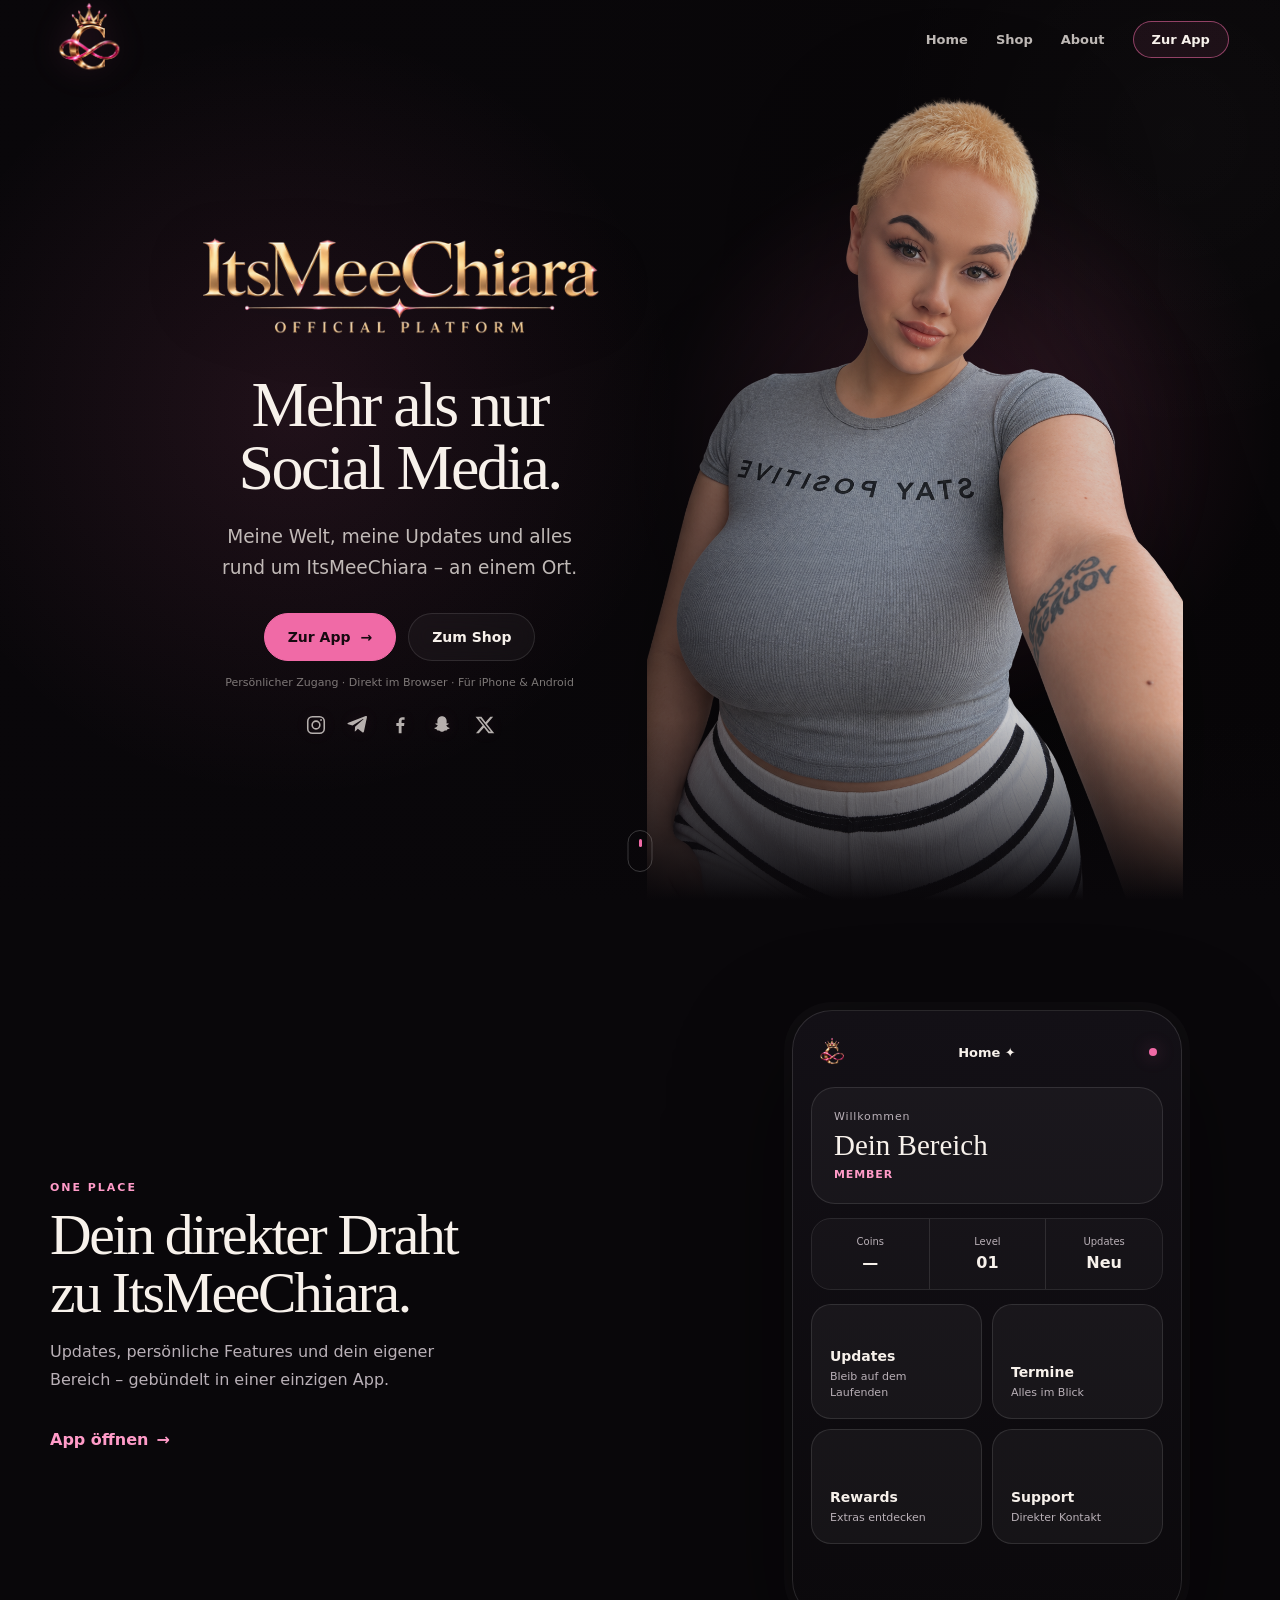
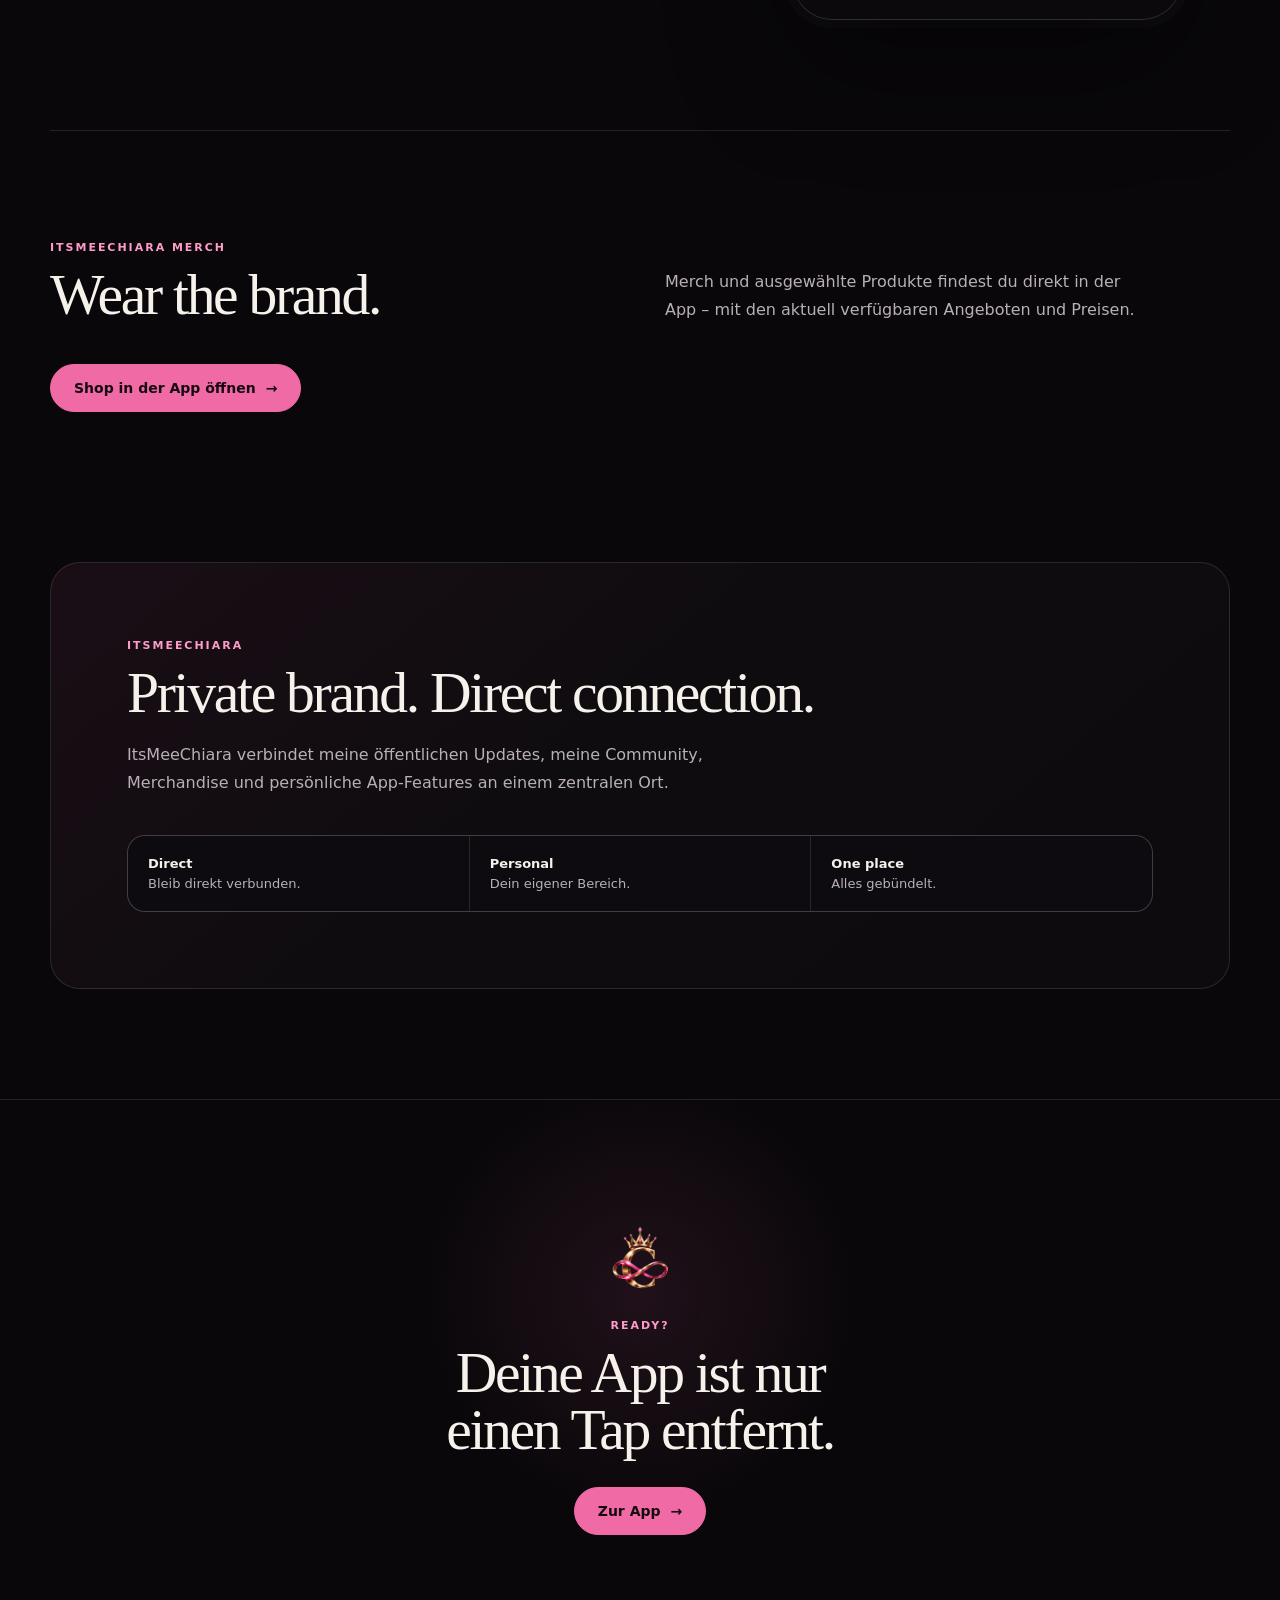
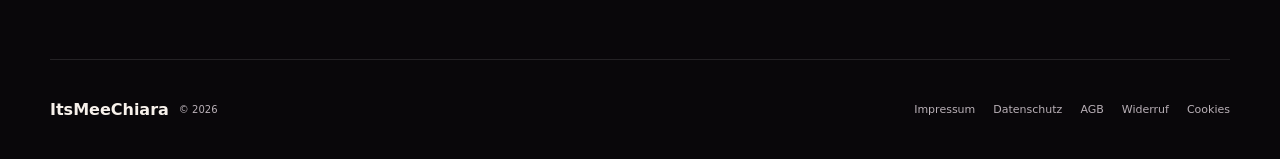
==== commit 20b27586: "fix: finalize main site legal and social links" ====
--- a/index.html
+++ b/index.html
@@ -39,7 +39,7 @@
       <a href="#home">Home</a>
       <a href="#shop">Shop</a>
       <a href="#about">About</a>
-      <a class="nav-app" data-track="app_cta_click" href="https://itsmeechiara-auth-production.up.railway.app/auth/telegram">Zur App</a>
+      <a class="nav-app" data-track="app_cta_click" href="https://app.itsmeechiara.com">Zur App</a>
     </nav>
 
     <button class="menu-button" type="button" aria-expanded="false" aria-controls="mobile-menu" data-menu-button>
@@ -51,7 +51,7 @@
       <a href="#home">Home</a>
       <a href="#shop">Shop</a>
       <a href="#about">About</a>
-      <a class="mobile-app-button" data-track="app_cta_click" href="https://itsmeechiara-auth-production.up.railway.app/auth/telegram">Zur App</a>
+      <a class="mobile-app-button" data-track="app_cta_click" href="https://app.itsmeechiara.com">Zur App</a>
     </div>
   </header>
 
@@ -70,27 +70,27 @@
         <p class="hero-copy">Meine Welt, meine Updates und alles rund um ItsMeeChiara – an einem Ort.</p>
 
         <div class="hero-actions">
-          <a class="button button-primary" data-track="app_cta_click" href="https://itsmeechiara-auth-production.up.railway.app/auth/telegram">Zur App <span aria-hidden="true">→</span></a>
-          <a class="button button-ghost" data-track="shop_cta_click" href="#shop">Merch entdecken</a>
+          <a class="button button-primary" data-track="app_cta_click" href="https://app.itsmeechiara.com">Zur App <span aria-hidden="true">→</span></a>
+          <a class="button button-ghost" data-track="shop_cta_click" href="#shop">Zum Shop</a>
         </div>
         <p class="microcopy">Persönlicher Zugang · Direkt im Browser · Für iPhone & Android</p>
 
         <div class="hero-socials" aria-label="Social Media">
-          <a href="https://instagram.com/itsmee.chiara" target="_blank" rel="noopener noreferrer" aria-label="Instagram">
+          <a href="https://www.instagram.com/itsmee.chiara" target="_blank" rel="noopener noreferrer" aria-label="Instagram">
             <svg viewBox="0 0 24 24" aria-hidden="true"><rect x="3" y="3" width="18" height="18" rx="5"/><circle cx="12" cy="12" r="4.2"/><circle cx="17.5" cy="6.5" r="1" class="dot"/></svg>
           </a>
-          <a href="https://t.me/ChiaraBadGirl" target="_blank" rel="noopener noreferrer" aria-label="Telegram">
+          <a href="https://t.me/ItsMeeChiaraX" target="_blank" rel="noopener noreferrer" aria-label="Telegram">
             <svg viewBox="0 0 24 24" aria-hidden="true" class="filled"><path d="M21.7 3.7 18.5 19c-.24 1.08-.88 1.34-1.78.84l-4.9-3.62-2.37 2.28c-.26.26-.48.48-.98.48l.35-4.99 9.08-8.2c.4-.35-.09-.55-.61-.2L6.08 12.68l-4.84-1.51c-1.05-.33-1.07-1.05.22-1.56L20.36 2.3c.88-.32 1.65.2 1.34 1.4Z"/></svg>
           </a>
-          <span class="social-placeholder" aria-label="Facebook – Link folgt" title="Facebook – Link folgt">
+          <a href="https://www.facebook.com/itsmeechiara" target="_blank" rel="noopener noreferrer" aria-label="Facebook">
             <svg viewBox="0 0 24 24" aria-hidden="true" class="filled"><path d="M13.7 21v-8h2.7l.4-3.1h-3.1V7.9c0-.9.3-1.5 1.6-1.5H17V3.6c-.3 0-1.3-.1-2.4-.1-2.4 0-4 1.4-4 4.1v2.3H8V13h2.6v8h3.1Z"/></svg>
-          </span>
-          <span class="social-placeholder" aria-label="Snapchat – Link folgt" title="Snapchat – Link folgt">
+          </a>
+          <a href="https://snapchat.com/t/vpDIqtzW" target="_blank" rel="noopener noreferrer" aria-label="Snapchat">
             <svg viewBox="0 0 24 24" aria-hidden="true" class="filled"><path d="M12 2.5c3.2 0 5.1 2.4 5.1 5.4 0 .9-.1 1.6-.2 2.2.4.2 1 .4 1.5.1.6-.3 1.1.7.5 1.1-.5.4-1.2.5-1.8.7-.3.1-.4.3-.3.6.5 1.2 1.6 2 3.1 2.5.5.2.5.9 0 1.1-.6.3-1.2.4-1.8.5-.3.1-.5.2-.6.5-.2.7-.8 1-1.5.9-.9-.1-1.7.5-2.5.9-.9.5-2.1.5-3 0-.8-.5-1.6-1-2.5-.9-.7.1-1.3-.2-1.5-.9-.1-.3-.3-.4-.6-.5-.6-.1-1.2-.2-1.8-.5-.5-.2-.5-.9 0-1.1 1.5-.5 2.6-1.3 3.1-2.5.1-.3 0-.5-.3-.6-.6-.2-1.3-.3-1.8-.7-.6-.4-.1-1.4.5-1.1.5.3 1.1.1 1.5-.1-.1-.6-.2-1.3-.2-2.2C6.9 4.9 8.8 2.5 12 2.5Z"/></svg>
-          </span>
-          <span class="social-placeholder" aria-label="X – Link folgt" title="X – Link folgt">
+          </a>
+          <a href="https://x.com/itsmeechiarax?s=11" target="_blank" rel="noopener noreferrer" aria-label="X">
             <svg viewBox="0 0 24 24" aria-hidden="true" class="filled"><path d="M18.9 3H22l-6.8 7.8L23.2 21h-6.3l-4.9-6.4L6.4 21H3.2l7.3-8.4L2.8 3h6.4l4.5 5.9L18.9 3Zm-1.1 16h1.7L8.2 4.9H6.4L17.8 19Z"/></svg>
-          </span>
+          </a>
         </div>
       </div>
 
@@ -102,7 +102,7 @@
         <p class="eyebrow">ONE PLACE</p>
         <h2 id="app-title">Dein direkter Draht zu ItsMeeChiara.</h2>
         <p>Updates, persönliche Features und dein eigener Bereich – gebündelt in einer einzigen App.</p>
-        <a class="text-link" data-track="app_cta_click" href="https://itsmeechiara-auth-production.up.railway.app/auth/telegram">App öffnen <span aria-hidden="true">→</span></a>
+        <a class="text-link" data-track="app_cta_click" href="https://app.itsmeechiara.com">App öffnen <span aria-hidden="true">→</span></a>
       </div>
 
       <div class="phone-shell" aria-label="Vorschau der ItsMeeChiara App">
@@ -136,23 +136,10 @@
           <p class="eyebrow">ITSMEECHIARA MERCH</p>
           <h2 id="shop-title">Wear the brand.</h2>
         </div>
-        <p>Der öffentliche Merchandise-Bereich ist vorbereitet. Produkte und Preise werden erst veröffentlicht, sobald dein erster Drop feststeht.</p>
+        <p>Merch und ausgewählte Produkte findest du direkt in der App – mit den aktuell verfügbaren Angeboten und Preisen.</p>
       </div>
 
-      <div class="product-grid">
-        <article class="product-card">
-          <div class="product-visual product-visual-one"><span>IMC</span></div>
-          <div class="product-info"><small>COMING SOON</small><h3>Clothing</h3><p>Signature Pieces & Drops</p></div>
-        </article>
-        <article class="product-card">
-          <div class="product-visual product-visual-two"><span>∞</span></div>
-          <div class="product-info"><small>COMING SOON</small><h3>Accessories</h3><p>Clean brand essentials</p></div>
-        </article>
-        <article class="product-card">
-          <div class="product-visual product-visual-three"><span>✦</span></div>
-          <div class="product-info"><small>LIMITED</small><h3>Special Drops</h3><p>Selected limited releases</p></div>
-        </article>
-      </div>
+      <a class="button button-primary shop-button" data-track="shop_cta_click" href="https://app.itsmeechiara.com">Shop in der App öffnen <span aria-hidden="true">→</span></a>
     </section>
 
     <section class="section about-section" id="about" aria-labelledby="about-title">
@@ -172,7 +159,7 @@
       <img src="assets/brand-icon.png" alt="" />
       <p class="eyebrow">READY?</p>
       <h2 id="final-title">Deine App ist nur einen Tap entfernt.</h2>
-      <a class="button button-primary" data-track="app_cta_click" href="https://itsmeechiara-auth-production.up.railway.app/auth/telegram">Zur App <span aria-hidden="true">→</span></a>
+      <a class="button button-primary" data-track="app_cta_click" href="https://app.itsmeechiara.com">Zur App <span aria-hidden="true">→</span></a>
     </section>
   </main>
 
@@ -182,6 +169,8 @@
       <a href="impressum.html">Impressum</a>
       <a href="datenschutz.html">Datenschutz</a>
       <a href="agb.html">AGB</a>
+      <a href="widerruf.html">Widerruf</a>
+      <a href="cookies.html">Cookies</a>
     </div>
   </footer>
 </body>
